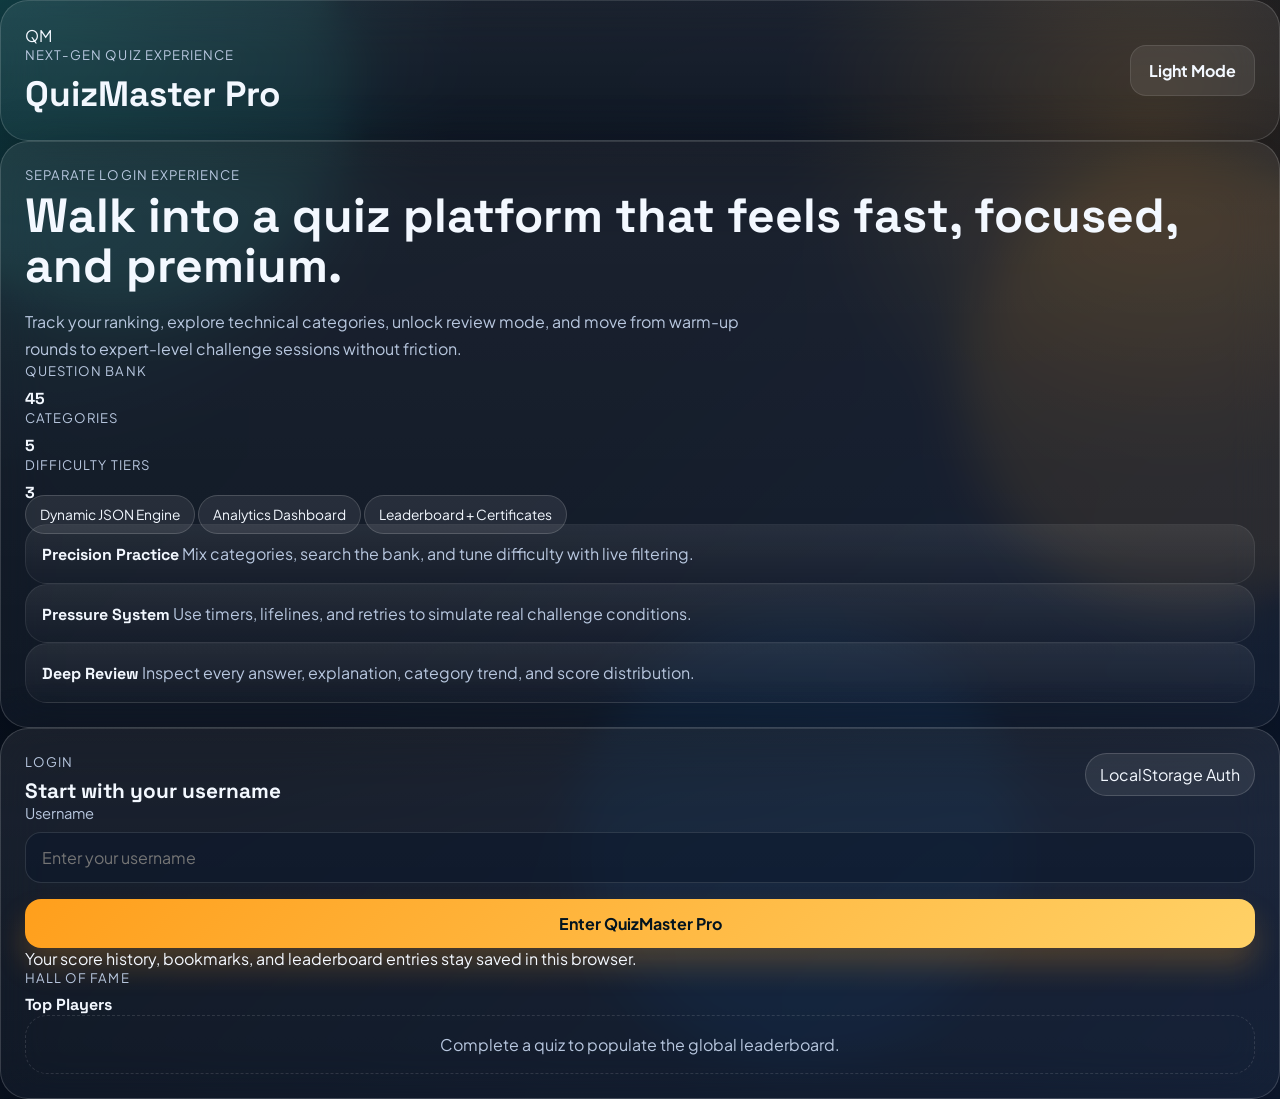
==== login.html @ fe6ecdef "." ====
<!DOCTYPE html>
<html lang="en">
  <head>
    <meta charset="UTF-8" />
    <meta name="viewport" content="width=device-width, initial-scale=1.0" />
    <title>QuizMaster Pro Login</title>
    <link rel="preconnect" href="https://fonts.googleapis.com" />
    <link rel="preconnect" href="https://fonts.gstatic.com" crossorigin />
    <link
      href="https://fonts.googleapis.com/css2?family=Plus+Jakarta+Sans:wght@400;500;600;700;800&family=Space+Grotesk:wght@500;700&display=swap"
      rel="stylesheet"
    />
    <link rel="stylesheet" href="./css/style.css" />
  </head>
  <body class="theme-dark auth-page">
    <div class="ambient ambient-one"></div>
    <div class="ambient ambient-two"></div>
    <div class="ambient ambient-three"></div>
    <div class="grid-overlay"></div>

    <div class="auth-shell">
      <header class="topbar glass-panel">
        <div class="brand-cluster">
          <div class="brand-mark">QM</div>
          <div>
            <p class="eyebrow">Next-Gen Quiz Experience</p>
            <h1>QuizMaster Pro</h1>
          </div>
        </div>
        <div class="topbar-actions">
          <button id="themeToggle" class="icon-button" type="button" aria-label="Toggle color mode">
            <span id="themeToggleLabel">Light Mode</span>
          </button>
        </div>
      </header>

      <main class="auth-main">
        <section class="auth-stage">
          <article class="glass-panel auth-story">
            <div class="story-copy">
              <p class="eyebrow">Separate Login Experience</p>
              <h2>Walk into a quiz platform that feels fast, focused, and premium.</h2>
              <p class="hero-copy">
                Track your ranking, explore technical categories, unlock review mode, and move
                from warm-up rounds to expert-level challenge sessions without friction.
              </p>
            </div>

            <div class="story-metrics">
              <article class="story-metric">
                <span class="metric-label">Question Bank</span>
                <strong id="questionBankCount">0</strong>
              </article>
              <article class="story-metric">
                <span class="metric-label">Categories</span>
                <strong id="categoryCount">0</strong>
              </article>
              <article class="story-metric">
                <span class="metric-label">Difficulty Tiers</span>
                <strong id="difficultyCount">0</strong>
              </article>
            </div>

            <div class="story-chip-row">
              <span class="info-chip">Dynamic JSON Engine</span>
              <span class="info-chip">Analytics Dashboard</span>
              <span class="info-chip">Leaderboard + Certificates</span>
            </div>

            <div class="story-panel-grid">
              <article class="mini-card">
                <strong>Precision Practice</strong>
                <span>Mix categories, search the bank, and tune difficulty with live filtering.</span>
              </article>
              <article class="mini-card">
                <strong>Pressure System</strong>
                <span>Use timers, lifelines, and retries to simulate real challenge conditions.</span>
              </article>
              <article class="mini-card">
                <strong>Deep Review</strong>
                <span>Inspect every answer, explanation, category trend, and score distribution.</span>
              </article>
            </div>
          </article>

          <aside class="glass-panel auth-panel">
            <div id="continuePanel" class="continue-card hidden">
              <div>
                <p class="eyebrow">Session Found</p>
                <h3>Continue as <span id="continueUsername">Player</span></h3>
              </div>
              <div class="continue-actions">
                <button id="continueButton" class="secondary-button" type="button">Open Dashboard</button>
                <button id="switchAccountButton" class="ghost-button" type="button">Use Another Username</button>
              </div>
            </div>

            <div class="card-header auth-header">
              <div>
                <p class="eyebrow">Login</p>
                <h3>Start with your username</h3>
              </div>
              <span class="tag">LocalStorage Auth</span>
            </div>

            <form id="loginForm" class="stack-md">
              <label class="field">
                <span>Username</span>
                <input
                  id="usernameInput"
                  type="text"
                  name="username"
                  maxlength="24"
                  autocomplete="username"
                  placeholder="Enter your username"
                  required
                />
              </label>
              <button class="primary-button full-width" type="submit">Enter QuizMaster Pro</button>
            </form>

            <p class="login-note">
              Your score history, bookmarks, and leaderboard entries stay saved in this browser.
            </p>

            <div class="card-header compact">
              <div>
                <p class="eyebrow">Hall of Fame</p>
                <h4>Top Players</h4>
              </div>
            </div>
            <div id="publicLeaderboard" class="leaderboard-list"></div>
          </aside>
        </section>
      </main>
    </div>

    <div id="toastContainer" class="toast-container" aria-live="polite"></div>

    <script type="module" src="./js/login.js"></script>
  </body>
</html>
---- css/style.css ----
:root {
  color-scheme: dark;
  --font-heading: "Space Grotesk", sans-serif;
  --font-body: "Plus Jakarta Sans", sans-serif;
  --bg: #09111f;
  --bg-soft: rgba(13, 26, 48, 0.72);
  --bg-strong: rgba(6, 16, 31, 0.88);
  --surface: rgba(255, 255, 255, 0.08);
  --surface-strong: rgba(255, 255, 255, 0.14);
  --surface-border: rgba(255, 255, 255, 0.16);
  --text: #f3f8ff;
  --text-muted: #b8c7df;
  --primary: #2ec4b6;
  --primary-strong: #19a89c;
  --accent: #ff9f1c;
  --danger: #ff5c7a;
  --success: #2bd576;
  --shadow: 0 22px 65px rgba(0, 0, 0, 0.28);
  --radius-xl: 28px;
  --radius-lg: 22px;
  --radius-md: 16px;
  --radius-sm: 12px;
}

body.theme-light {
  color-scheme: light;
  --bg: #eef5fb;
  --bg-soft: rgba(255, 255, 255, 0.82);
  --bg-strong: rgba(255, 255, 255, 0.94);
  --surface: rgba(255, 255, 255, 0.72);
  --surface-strong: rgba(255, 255, 255, 0.9);
  --surface-border: rgba(12, 45, 76, 0.1);
  --text: #10233d;
  --text-muted: #58708e;
  --primary: #1177d1;
  --primary-strong: #0c5eaa;
  --accent: #ff8b2d;
  --danger: #dc4f68;
  --success: #139c5a;
  --shadow: 0 24px 55px rgba(17, 119, 209, 0.1);
}

* {
  box-sizing: border-box;
}

html {
  scroll-behavior: smooth;
}

body {
  margin: 0;
  min-height: 100vh;
  font-family: var(--font-body);
  background:
    radial-gradient(circle at top left, rgba(46, 196, 182, 0.18), transparent 28%),
    radial-gradient(circle at 90% 10%, rgba(255, 159, 28, 0.18), transparent 24%),
    linear-gradient(135deg, #07101d 0%, var(--bg) 42%, #0d1930 100%);
  color: var(--text);
  overflow-x: hidden;
  transition: background 250ms ease, color 250ms ease;
}

body.theme-light {
  background:
    radial-gradient(circle at top left, rgba(17, 119, 209, 0.1), transparent 28%),
    radial-gradient(circle at 90% 10%, rgba(255, 139, 45, 0.12), transparent 24%),
    linear-gradient(135deg, #f6fbff 0%, var(--bg) 56%, #edf4fb 100%);
}

button,
input,
select {
  font: inherit;
}

button {
  cursor: pointer;
}

.ambient {
  position: fixed;
  width: 28rem;
  height: 28rem;
  border-radius: 50%;
  filter: blur(14px);
  opacity: 0.45;
  pointer-events: none;
  z-index: 0;
}

.ambient-one {
  top: -8rem;
  left: -6rem;
  background: rgba(46, 196, 182, 0.2);
}

.ambient-two {
  right: -8rem;
  top: 10rem;
  background: rgba(255, 159, 28, 0.2);
}

.ambient-three {
  left: 45%;
  bottom: -10rem;
  background: rgba(17, 119, 209, 0.16);
}

.app-shell {
  position: relative;
  z-index: 1;
  width: min(1280px, calc(100% - 32px));
  margin: 0 auto;
  padding: 24px 0 48px;
}

.topbar,
.glass-panel {
  backdrop-filter: blur(24px);
  -webkit-backdrop-filter: blur(24px);
  background: linear-gradient(180deg, var(--surface), rgba(255, 255, 255, 0.03));
  border: 1px solid var(--surface-border);
  box-shadow: var(--shadow);
}

.topbar {
  display: flex;
  align-items: center;
  justify-content: space-between;
  gap: 16px;
  border-radius: var(--radius-xl);
  padding: 20px 24px;
}

.main-content {
  margin-top: 24px;
}

.view.hidden,
.hidden {
  display: none !important;
}

.split-layout,
.dashboard-grid,
.results-grid,
.setup-grid,
.quiz-grid,
.chart-grid,
.form-grid,
.feature-grid,
.stat-pair-grid,
.results-metric-grid {
  display: grid;
  gap: 20px;
}

.split-layout {
  grid-template-columns: 1.35fr 0.95fr;
  align-items: stretch;
}

.dashboard-grid {
  grid-template-columns: 340px minmax(0, 1fr);
}

.results-grid {
  grid-template-columns: repeat(12, minmax(0, 1fr));
}

.results-grid > :nth-child(1),
.results-grid > :nth-child(2),
.results-grid > :nth-child(4) {
  grid-column: span 12;
}

.results-grid > :nth-child(3) {
  grid-column: span 12;
}

.setup-grid {
  grid-template-columns: 1.05fr 0.95fr;
}

.quiz-grid {
  grid-template-columns: 260px minmax(0, 1fr);
  align-items: start;
}

.chart-grid {
  grid-template-columns: repeat(2, minmax(0, 1fr));
}

.chart-card.full-span {
  grid-column: span 2;
}

.feature-grid,
.stat-pair-grid,
.results-metric-grid {
  grid-template-columns: repeat(2, minmax(0, 1fr));
}

.form-grid {
  grid-template-columns: repeat(2, minmax(0, 1fr));
}

.stack-lg > * + *,
.stack-md > * + * {
  margin-top: 16px;
}

.stack-lg > * + * {
  margin-top: 22px;
}

.hero-card,
.auth-card,
.profile-card,
.welcome-banner,
.quiz-shell,
.certificate-panel,
.review-panel {
  border-radius: var(--radius-xl);
  padding: 28px;
}

.glass-panel {
  border-radius: var(--radius-xl);
  padding: 24px;
}

.card-header {
  display: flex;
  align-items: flex-start;
  justify-content: space-between;
  gap: 16px;
}

.card-header.compact {
  align-items: center;
}

.eyebrow,
.section-label,
.metric-label,
.timer-caption,
.certificate-kicker {
  display: block;
  margin: 0 0 8px;
  color: var(--text-muted);
  font-size: 0.82rem;
  letter-spacing: 0.08em;
  text-transform: uppercase;
}

h1,
h2,
h3,
h4,
strong {
  font-family: var(--font-heading);
}

h1,
h2,
h3,
h4,
p {
  margin: 0;
}

h1 {
  font-size: clamp(1.6rem, 4vw, 2.2rem);
}

h2 {
  font-size: clamp(2rem, 5vw, 3rem);
  line-height: 1.05;
}

h3 {
  font-size: 1.3rem;
}

.hero-copy {
  margin-top: 16px;
  max-width: 64ch;
  color: var(--text-muted);
  line-height: 1.7;
}

.mini-card,
.metric-card,
.question-card,
.chart-card,
.certificate-card,
.review-item,
.search-preview-item,
.history-item,
.bookmark-item {
  border-radius: var(--radius-lg);
  background: linear-gradient(180deg, rgba(255, 255, 255, 0.08), rgba(255, 255, 255, 0.02));
  border: 1px solid rgba(255, 255, 255, 0.08);
}

body.theme-light .mini-card,
body.theme-light .metric-card,
body.theme-light .question-card,
body.theme-light .chart-card,
body.theme-light .certificate-card,
body.theme-light .review-item,
body.theme-light .search-preview-item,
body.theme-light .history-item,
body.theme-light .bookmark-item {
  background: linear-gradient(180deg, rgba(255, 255, 255, 0.92), rgba(247, 251, 255, 0.8));
  border-color: rgba(16, 35, 61, 0.08);
}

.mini-card,
.metric-card,
.search-preview-item,
.history-item,
.bookmark-item,
.review-item {
  padding: 16px;
}

.mini-card span,
.metric-card span,
.bookmark-item p,
.history-item p,
.review-answer-row,
.review-explanation,
.review-meta,
.search-preview-item p,
.welcome-banner p,
.certificate-card p {
  color: var(--text-muted);
  line-height: 1.6;
}

.mini-card strong,
.metric-card strong,
.user-badge,
.rating-pill {
  font-size: 1rem;
}

.topbar-actions,
.info-row,
.banner-stats,
.quiz-topbar,
.quiz-stats,
.progress-row,
.question-meta,
.results-actions,
.review-answer-row {
  display: flex;
  align-items: center;
  gap: 12px;
}

.topbar-actions,
.results-actions {
  justify-content: flex-end;
}

.banner-stats {
  justify-content: space-between;
}

.banner-stats > div {
  min-width: 120px;
}

.banner-stats strong {
  display: block;
  margin-top: 6px;
  font-size: 1.7rem;
}

.user-badge,
.tag,
.info-chip,
.rating-pill {
  padding: 10px 14px;
  border-radius: 999px;
  border: 1px solid var(--surface-border);
  background: rgba(255, 255, 255, 0.08);
}

.status-dot {
  width: 9px;
  height: 9px;
  border-radius: 50%;
  background: var(--success);
  box-shadow: 0 0 0 6px rgba(43, 213, 118, 0.14);
}

.tag.secondary {
  background: rgba(255, 159, 28, 0.12);
}

.info-chip {
  font-size: 0.86rem;
}

.field {
  display: flex;
  flex-direction: column;
  gap: 10px;
}

.field span {
  color: var(--text-muted);
  font-size: 0.92rem;
}

.field input,
.field select {
  width: 100%;
  border-radius: var(--radius-md);
  border: 1px solid rgba(255, 255, 255, 0.12);
  background: rgba(10, 23, 42, 0.5);
  color: var(--text);
  padding: 14px 16px;
  transition: border-color 180ms ease, transform 180ms ease, background 180ms ease;
}

body.theme-light .field input,
body.theme-light .field select {
  background: rgba(255, 255, 255, 0.95);
  border-color: rgba(16, 35, 61, 0.1);
}

.field input:focus,
.field select:focus {
  outline: none;
  border-color: rgba(46, 196, 182, 0.8);
  transform: translateY(-1px);
}

.primary-button,
.secondary-button,
.ghost-button,
.icon-button,
.lifeline-button {
  border: none;
  border-radius: 16px;
  padding: 14px 18px;
  font-weight: 700;
  transition: transform 180ms ease, box-shadow 180ms ease, opacity 180ms ease, background 180ms ease;
}

.primary-button {
  color: #03141f;
  background: linear-gradient(135deg, var(--accent), #ffd166);
  box-shadow: 0 18px 30px rgba(255, 159, 28, 0.22);
}

.secondary-button {
  color: var(--text);
  background: linear-gradient(135deg, var(--primary), #7ae7dc);
}

.ghost-button,
.icon-button,
.lifeline-button {
  color: var(--text);
  background: rgba(255, 255, 255, 0.08);
  border: 1px solid rgba(255, 255, 255, 0.1);
}

body.theme-light .ghost-button,
body.theme-light .icon-button,
body.theme-light .lifeline-button {
  background: rgba(255, 255, 255, 0.9);
  border-color: rgba(16, 35, 61, 0.08);
}

.primary-button:hover,
.secondary-button:hover,
.ghost-button:hover,
.icon-button:hover,
.lifeline-button:hover {
  transform: translateY(-2px);
}

.primary-button:disabled,
.secondary-button:disabled,
.ghost-button:disabled,
.lifeline-button:disabled {
  opacity: 0.45;
  transform: none;
  cursor: not-allowed;
}

.full-width {
  width: 100%;
}

.chip-grid {
  display: flex;
  flex-wrap: wrap;
  gap: 10px;
}

.chip-option {
  position: relative;
}

.chip-option input {
  position: absolute;
  opacity: 0;
  pointer-events: none;
}

.chip-option span {
  display: inline-flex;
  align-items: center;
  gap: 8px;
  padding: 12px 16px;
  border-radius: 999px;
  border: 1px solid rgba(255, 255, 255, 0.1);
  background: rgba(255, 255, 255, 0.06);
  color: var(--text-muted);
  transition: all 180ms ease;
}

.chip-option input:checked + span {
  color: var(--text);
  border-color: rgba(46, 196, 182, 0.4);
  background: rgba(46, 196, 182, 0.16);
}

.leaderboard-list,
.history-list,
.search-preview-list,
.bookmark-list,
.review-list {
  display: grid;
  gap: 12px;
}

.leaderboard-item,
.history-item,
.search-preview-item,
.bookmark-item,
.review-item {
  padding: 14px 16px;
}

.leaderboard-item {
  display: grid;
  grid-template-columns: auto 1fr auto;
  gap: 12px;
  align-items: center;
  border-radius: var(--radius-md);
  background: rgba(255, 255, 255, 0.06);
  border: 1px solid rgba(255, 255, 255, 0.08);
}

body.theme-light .leaderboard-item {
  background: rgba(255, 255, 255, 0.92);
  border-color: rgba(16, 35, 61, 0.08);
}

.rank-badge {
  width: 38px;
  height: 38px;
  display: grid;
  place-items: center;
  border-radius: 12px;
  background: rgba(46, 196, 182, 0.16);
  color: var(--primary);
  font-weight: 800;
}

.leaderboard-meta,
.history-meta,
.bookmark-meta {
  display: flex;
  align-items: center;
  flex-wrap: wrap;
  gap: 8px;
  color: var(--text-muted);
  font-size: 0.85rem;
}

.welcome-banner {
  display: flex;
  justify-content: space-between;
  align-items: center;
  gap: 24px;
}

.progress-block {
  margin: 24px 0 12px;
}

.progress-row {
  justify-content: space-between;
  color: var(--text-muted);
  margin-bottom: 10px;
}

.progress-track {
  width: 100%;
  height: 12px;
  border-radius: 999px;
  overflow: hidden;
  background: rgba(255, 255, 255, 0.08);
}

.progress-fill {
  width: 0;
  height: 100%;
  border-radius: inherit;
  background: linear-gradient(90deg, var(--primary), var(--accent));
  transition: width 220ms ease;
}

.timer-column {
  display: grid;
  gap: 20px;
}

.timer-ring {
  width: 220px;
  height: 220px;
  border-radius: 50%;
  display: grid;
  place-items: center;
  margin: 0 auto;
  background:
    radial-gradient(circle at center, rgba(8, 18, 36, 0.95) 54%, transparent 55%),
    conic-gradient(var(--accent) calc(var(--timer-progress) * 360deg), rgba(255, 255, 255, 0.08) 0);
  transition: background 110ms linear;
}

body.theme-light .timer-ring {
  background:
    radial-gradient(circle at center, rgba(255, 255, 255, 0.96) 54%, transparent 55%),
    conic-gradient(var(--accent) calc(var(--timer-progress) * 360deg), rgba(16, 35, 61, 0.08) 0);
}

.timer-ring-inner {
  width: 148px;
  height: 148px;
  border-radius: 50%;
  display: grid;
  place-items: center;
  text-align: center;
  background: linear-gradient(180deg, rgba(255, 255, 255, 0.12), rgba(255, 255, 255, 0.02));
  border: 1px solid rgba(255, 255, 255, 0.12);
}

.timer-ring-inner strong {
  font-size: 2rem;
}

.lifeline-panel {
  display: grid;
  gap: 12px;
}

.question-column {
  min-width: 0;
}

.question-card {
  padding: 24px;
}

.question-card h3 {
  font-size: clamp(1.4rem, 3vw, 1.9rem);
  line-height: 1.4;
}

.option-list {
  margin-top: 22px;
  display: grid;
  gap: 12px;
}

.option-button {
  text-align: left;
  padding: 16px 18px;
  border-radius: var(--radius-md);
  border: 1px solid rgba(255, 255, 255, 0.1);
  background: rgba(255, 255, 255, 0.05);
  color: var(--text);
  transition: transform 180ms ease, border-color 180ms ease, background 180ms ease, opacity 180ms ease;
}

body.theme-light .option-button {
  background: rgba(255, 255, 255, 0.84);
  border-color: rgba(16, 35, 61, 0.08);
}

.option-button:hover:not(:disabled) {
  transform: translateY(-2px);
  border-color: rgba(46, 196, 182, 0.45);
}

.option-button.selected {
  border-color: rgba(46, 196, 182, 0.65);
  background: rgba(46, 196, 182, 0.14);
}

.option-button.correct {
  border-color: rgba(43, 213, 118, 0.65);
  background: rgba(43, 213, 118, 0.16);
}

.option-button.incorrect {
  border-color: rgba(255, 92, 122, 0.65);
  background: rgba(255, 92, 122, 0.14);
}

.option-button.hidden-option {
  opacity: 0.2;
  pointer-events: none;
}

.feedback-banner {
  padding: 14px 16px;
  border-radius: var(--radius-md);
  background: rgba(255, 255, 255, 0.08);
  color: var(--text);
}

.feedback-banner.success {
  background: rgba(43, 213, 118, 0.16);
}

.feedback-banner.error {
  background: rgba(255, 92, 122, 0.16);
}

.feedback-banner.info {
  background: rgba(17, 119, 209, 0.14);
}

.quiz-actions {
  display: grid;
  gap: 14px;
}

.chart-card {
  padding: 18px;
  min-height: 280px;
}

.certificate-panel {
  overflow: hidden;
}

.certificate-card {
  padding: 36px;
  text-align: center;
  background:
    radial-gradient(circle at top left, rgba(255, 209, 102, 0.14), transparent 28%),
    radial-gradient(circle at bottom right, rgba(46, 196, 182, 0.12), transparent 28%),
    linear-gradient(180deg, rgba(255, 255, 255, 0.08), rgba(255, 255, 255, 0.03));
}

.certificate-card strong {
  display: block;
  margin: 14px 0;
  font-size: clamp(1.8rem, 4vw, 2.6rem);
}

.review-item {
  display: grid;
  gap: 12px;
}

.answer-pill {
  display: inline-flex;
  align-items: center;
  gap: 6px;
  padding: 8px 12px;
  border-radius: 999px;
  font-size: 0.84rem;
}

.answer-pill.correct {
  background: rgba(43, 213, 118, 0.14);
  color: var(--success);
}

.answer-pill.incorrect {
  background: rgba(255, 92, 122, 0.14);
  color: var(--danger);
}

.answer-pill.neutral {
  background: rgba(17, 119, 209, 0.14);
  color: var(--primary);
}

.toast-container {
  position: fixed;
  right: 18px;
  bottom: 18px;
  display: grid;
  gap: 10px;
  z-index: 20;
}

.toast {
  min-width: 260px;
  max-width: 340px;
  padding: 14px 16px;
  border-radius: 16px;
  background: var(--bg-strong);
  border: 1px solid rgba(255, 255, 255, 0.08);
  color: var(--text);
  box-shadow: var(--shadow);
  animation: slideUp 220ms ease;
}

.empty-state {
  padding: 18px;
  border-radius: var(--radius-lg);
  text-align: center;
  color: var(--text-muted);
  border: 1px dashed rgba(255, 255, 255, 0.12);
}

.bookmark-button {
  margin-left: auto;
}

.review-meta,
.bookmark-meta,
.history-meta,
.search-preview-item small {
  font-size: 0.88rem;
}

canvas {
  width: 100% !important;
  height: 100% !important;
}

@keyframes slideUp {
  from {
    opacity: 0;
    transform: translateY(10px);
  }

  to {
    opacity: 1;
    transform: translateY(0);
  }
}

@media (max-width: 1100px) {
  .split-layout,
  .dashboard-grid,
  .setup-grid,
  .quiz-grid,
  .form-grid,
  .chart-grid {
    grid-template-columns: 1fr;
  }

  .feature-grid,
  .stat-pair-grid,
  .results-metric-grid {
    grid-template-columns: 1fr 1fr;
  }

  .chart-card.full-span {
    grid-column: auto;
  }

  .welcome-banner,
  .quiz-topbar,
  .topbar,
  .question-meta,
  .results-actions {
    flex-direction: column;
    align-items: flex-start;
  }

  .bookmark-button {
    margin-left: 0;
  }

  .timer-ring {
    width: 180px;
    height: 180px;
  }
}

@media (max-width: 720px) {
  .app-shell {
    width: min(100% - 20px, 100%);
    padding-top: 14px;
  }

  .topbar,
  .glass-panel,
  .hero-card,
  .auth-card,
  .profile-card,
  .quiz-shell {
    padding: 20px;
    border-radius: 22px;
  }

  .feature-grid,
  .stat-pair-grid,
  .results-metric-grid {
    grid-template-columns: 1fr;
  }

  .banner-stats {
    width: 100%;
    justify-content: flex-start;
    flex-wrap: wrap;
  }

  .question-card h3 {
    font-size: 1.22rem;
  }

  .timer-ring {
    width: 164px;
    height: 164px;
  }

  .timer-ring-inner {
    width: 130px;
    height: 130px;
  }
}
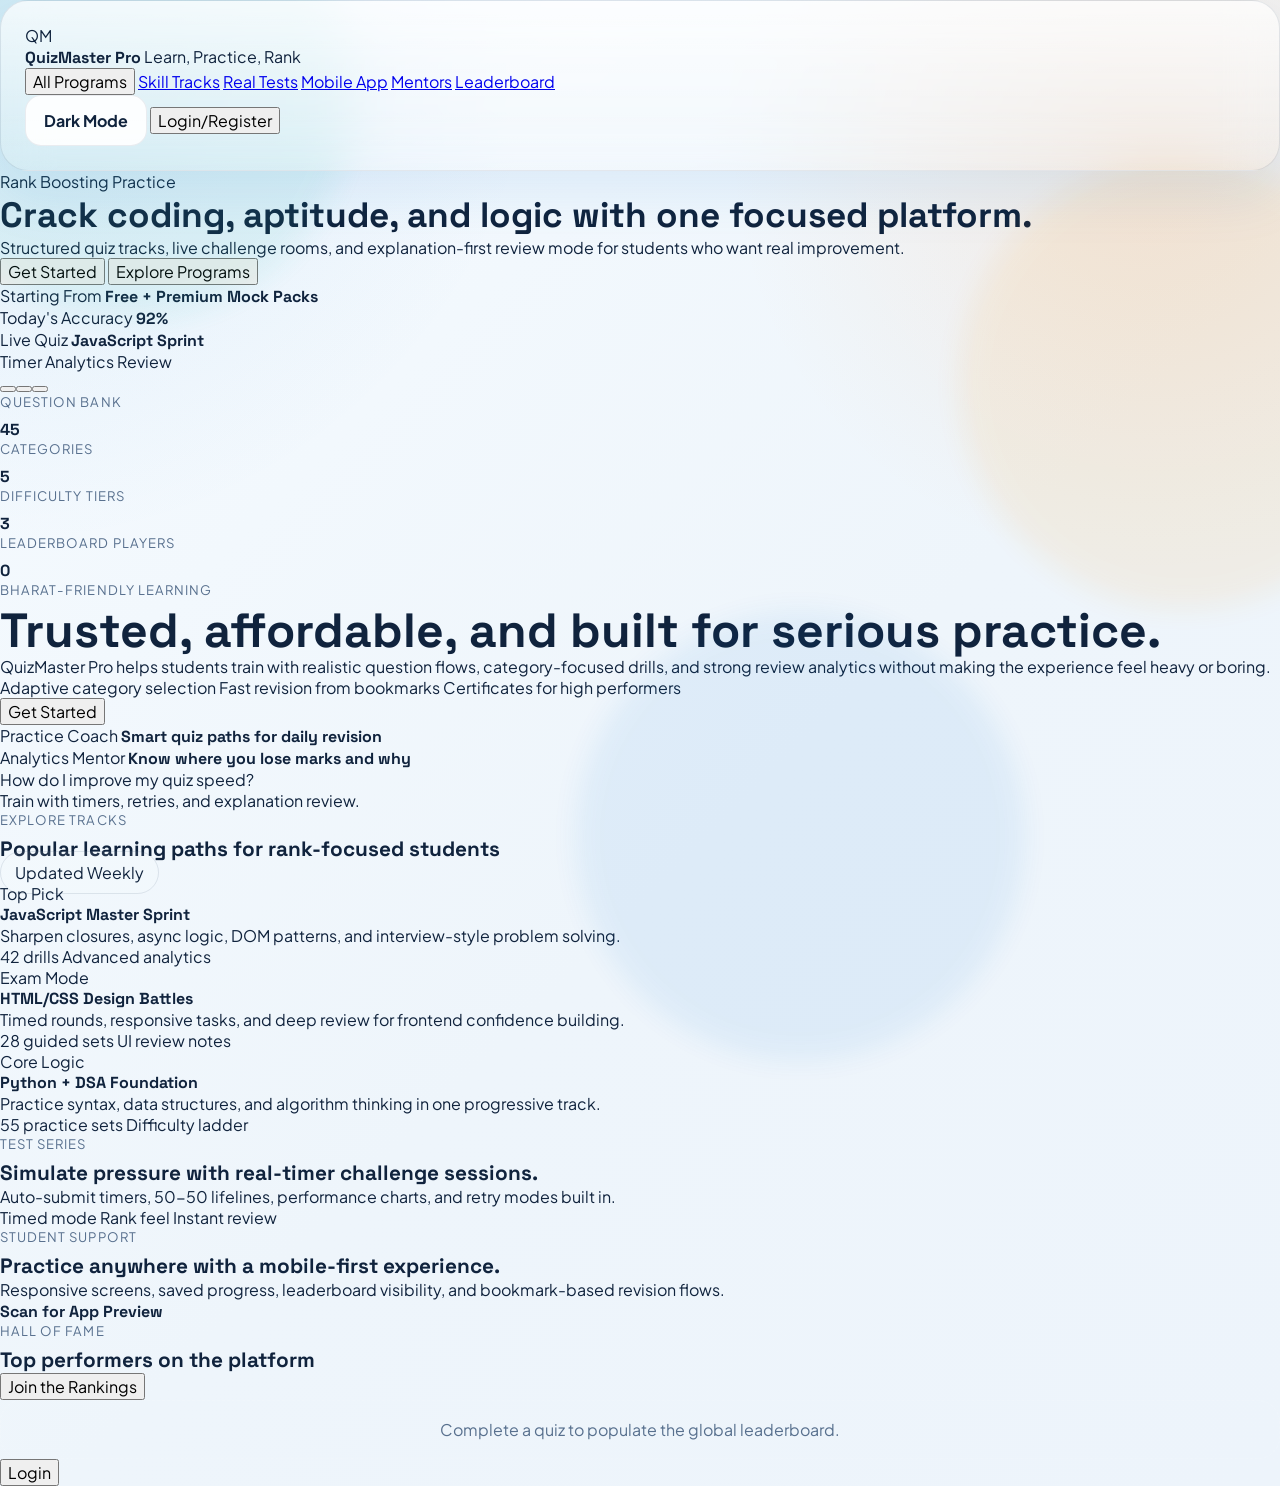
==== commit d70e5a15: ".." ====
--- a/login.html
+++ b/login.html
@@ -3,7 +3,7 @@
   <head>
     <meta charset="UTF-8" />
     <meta name="viewport" content="width=device-width, initial-scale=1.0" />
-    <title>QuizMaster Pro Login</title>
+    <title>QuizMaster Pro Front Page</title>
     <link rel="preconnect" href="https://fonts.googleapis.com" />
     <link rel="preconnect" href="https://fonts.gstatic.com" crossorigin />
     <link
@@ -12,127 +12,290 @@
     />
     <link rel="stylesheet" href="./css/style.css" />
   </head>
-  <body class="theme-dark auth-page">
+  <body class="theme-light front-page">
     <div class="ambient ambient-one"></div>
     <div class="ambient ambient-two"></div>
     <div class="ambient ambient-three"></div>
-    <div class="grid-overlay"></div>
-
-    <div class="auth-shell">
-      <header class="topbar glass-panel">
-        <div class="brand-cluster">
-          <div class="brand-mark">QM</div>
+
+    <div class="front-shell">
+      <header class="landing-header glass-panel">
+        <div class="landing-brand">
+          <div class="landing-logo">QM</div>
           <div>
-            <p class="eyebrow">Next-Gen Quiz Experience</p>
-            <h1>QuizMaster Pro</h1>
+            <strong>QuizMaster Pro</strong>
+            <span>Learn, Practice, Rank</span>
           </div>
         </div>
-        <div class="topbar-actions">
+
+        <nav class="landing-nav">
+          <button class="nav-pill" type="button">All Programs</button>
+          <a href="#courses">Skill Tracks</a>
+          <a href="#test-series">Real Tests</a>
+          <a href="#app-zone">Mobile App</a>
+          <a href="#mentors">Mentors</a>
+          <a href="#leaderboard-zone">Leaderboard</a>
+        </nav>
+
+        <div class="landing-actions">
           <button id="themeToggle" class="icon-button" type="button" aria-label="Toggle color mode">
-            <span id="themeToggleLabel">Light Mode</span>
+            <span id="themeToggleLabel">Dark Mode</span>
           </button>
+          <button id="openLoginButton" class="landing-login-button" type="button">Login/Register</button>
         </div>
       </header>
 
-      <main class="auth-main">
-        <section class="auth-stage">
-          <article class="glass-panel auth-story">
-            <div class="story-copy">
-              <p class="eyebrow">Separate Login Experience</p>
-              <h2>Walk into a quiz platform that feels fast, focused, and premium.</h2>
-              <p class="hero-copy">
-                Track your ranking, explore technical categories, unlock review mode, and move
-                from warm-up rounds to expert-level challenge sessions without friction.
+      <main class="landing-main">
+        <section class="hero-banner">
+          <div class="hero-slider-card">
+            <div class="hero-slide-copy">
+              <span id="heroBadge" class="hero-badge">Rank Boosting Practice</span>
+              <h1 id="heroTitle">Crack coding, aptitude, and logic with one focused platform.</h1>
+              <p id="heroDescription" class="hero-description">
+                Structured quiz tracks, live challenge rooms, and explanation-first review mode for
+                students who want real improvement.
               </p>
-            </div>
-
-            <div class="story-metrics">
-              <article class="story-metric">
-                <span class="metric-label">Question Bank</span>
-                <strong id="questionBankCount">0</strong>
-              </article>
-              <article class="story-metric">
-                <span class="metric-label">Categories</span>
-                <strong id="categoryCount">0</strong>
-              </article>
-              <article class="story-metric">
-                <span class="metric-label">Difficulty Tiers</span>
-                <strong id="difficultyCount">0</strong>
-              </article>
-            </div>
-
-            <div class="story-chip-row">
-              <span class="info-chip">Dynamic JSON Engine</span>
-              <span class="info-chip">Analytics Dashboard</span>
-              <span class="info-chip">Leaderboard + Certificates</span>
-            </div>
-
-            <div class="story-panel-grid">
-              <article class="mini-card">
-                <strong>Precision Practice</strong>
-                <span>Mix categories, search the bank, and tune difficulty with live filtering.</span>
-              </article>
-              <article class="mini-card">
-                <strong>Pressure System</strong>
-                <span>Use timers, lifelines, and retries to simulate real challenge conditions.</span>
-              </article>
-              <article class="mini-card">
-                <strong>Deep Review</strong>
-                <span>Inspect every answer, explanation, category trend, and score distribution.</span>
-              </article>
-            </div>
-          </article>
-
-          <aside class="glass-panel auth-panel">
-            <div id="continuePanel" class="continue-card hidden">
+              <div class="hero-cta-row">
+                <button id="heroPrimaryAction" class="hero-primary-button" type="button">Get Started</button>
+                <button id="heroSecondaryAction" class="hero-secondary-button" type="button">Explore Programs</button>
+              </div>
+              <div class="hero-price-panel">
+                <span>Starting From</span>
+                <strong id="heroOffer">Free + Premium Mock Packs</strong>
+              </div>
+            </div>
+
+            <div class="hero-visual-zone">
+              <div class="visual-bubble bubble-one"></div>
+              <div class="visual-bubble bubble-two"></div>
+              <div class="visual-bubble bubble-three"></div>
+
+              <div class="hero-phone">
+                <div class="phone-notch"></div>
+                <div class="phone-screen">
+                  <div class="phone-stat">
+                    <span>Today's Accuracy</span>
+                    <strong id="phoneAccuracy">92%</strong>
+                  </div>
+                  <div class="phone-mini-chart">
+                    <span></span>
+                    <span></span>
+                    <span></span>
+                    <span></span>
+                    <span></span>
+                  </div>
+                  <div class="phone-card">
+                    <span>Live Quiz</span>
+                    <strong id="phoneTrack">JavaScript Sprint</strong>
+                  </div>
+                  <div class="phone-pill-row">
+                    <span>Timer</span>
+                    <span>Analytics</span>
+                    <span>Review</span>
+                  </div>
+                </div>
+              </div>
+
+              <div class="mentor-cluster mentor-left">
+                <div class="mentor-avatar avatar-one"></div>
+                <div class="mentor-avatar avatar-two"></div>
+                <div class="mentor-avatar avatar-three"></div>
+              </div>
+
+              <div class="mentor-cluster mentor-right">
+                <div class="mentor-avatar avatar-four"></div>
+                <div class="mentor-avatar avatar-five"></div>
+                <div class="mentor-avatar avatar-six"></div>
+              </div>
+            </div>
+          </div>
+
+          <div id="heroDots" class="hero-dots" aria-label="Hero slide navigation"></div>
+        </section>
+
+        <section class="quick-strip">
+          <article class="quick-strip-card">
+            <span class="metric-label">Question Bank</span>
+            <strong id="questionBankCount">0</strong>
+          </article>
+          <article class="quick-strip-card">
+            <span class="metric-label">Categories</span>
+            <strong id="categoryCount">0</strong>
+          </article>
+          <article class="quick-strip-card">
+            <span class="metric-label">Difficulty Tiers</span>
+            <strong id="difficultyCount">0</strong>
+          </article>
+          <article class="quick-strip-card">
+            <span class="metric-label">Leaderboard Players</span>
+            <strong id="leaderboardCount">0</strong>
+          </article>
+        </section>
+
+        <section class="trust-section">
+          <div class="trust-copy">
+            <p class="eyebrow">Bharat-Friendly Learning</p>
+            <h2>Trusted, affordable, and built for serious practice.</h2>
+            <p>
+              QuizMaster Pro helps students train with realistic question flows, category-focused
+              drills, and strong review analytics without making the experience feel heavy or boring.
+            </p>
+            <div class="trust-bullets">
+              <span>Adaptive category selection</span>
+              <span>Fast revision from bookmarks</span>
+              <span>Certificates for high performers</span>
+            </div>
+            <button id="getStartedButton" class="landing-login-button" type="button">Get Started</button>
+          </div>
+
+          <div class="trust-visual" id="mentors">
+            <div class="trust-ring ring-one"></div>
+            <div class="trust-ring ring-two"></div>
+            <div class="guide-card guide-card-left">
+              <div class="guide-avatar"></div>
               <div>
-                <p class="eyebrow">Session Found</p>
-                <h3>Continue as <span id="continueUsername">Player</span></h3>
-              </div>
-              <div class="continue-actions">
-                <button id="continueButton" class="secondary-button" type="button">Open Dashboard</button>
-                <button id="switchAccountButton" class="ghost-button" type="button">Use Another Username</button>
-              </div>
-            </div>
-
-            <div class="card-header auth-header">
+                <span>Practice Coach</span>
+                <strong>Smart quiz paths for daily revision</strong>
+              </div>
+            </div>
+            <div class="guide-card guide-card-right">
+              <div class="guide-avatar secondary"></div>
               <div>
-                <p class="eyebrow">Login</p>
-                <h3>Start with your username</h3>
-              </div>
-              <span class="tag">LocalStorage Auth</span>
-            </div>
-
-            <form id="loginForm" class="stack-md">
-              <label class="field">
-                <span>Username</span>
-                <input
-                  id="usernameInput"
-                  type="text"
-                  name="username"
-                  maxlength="24"
-                  autocomplete="username"
-                  placeholder="Enter your username"
-                  required
-                />
-              </label>
-              <button class="primary-button full-width" type="submit">Enter QuizMaster Pro</button>
-            </form>
-
-            <p class="login-note">
-              Your score history, bookmarks, and leaderboard entries stay saved in this browser.
-            </p>
-
-            <div class="card-header compact">
-              <div>
-                <p class="eyebrow">Hall of Fame</p>
-                <h4>Top Players</h4>
-              </div>
-            </div>
-            <div id="publicLeaderboard" class="leaderboard-list"></div>
-          </aside>
+                <span>Analytics Mentor</span>
+                <strong>Know where you lose marks and why</strong>
+              </div>
+            </div>
+            <div class="dialog-card dialog-top">How do I improve my quiz speed?</div>
+            <div class="dialog-card dialog-bottom">Train with timers, retries, and explanation review.</div>
+          </div>
+        </section>
+
+        <section id="courses" class="course-showcase">
+          <div class="section-heading-row">
+            <div>
+              <p class="eyebrow">Explore Tracks</p>
+              <h3>Popular learning paths for rank-focused students</h3>
+            </div>
+            <span class="tag">Updated Weekly</span>
+          </div>
+
+          <div class="course-grid">
+            <article class="course-card emphasis">
+              <span class="course-tag">Top Pick</span>
+              <h4>JavaScript Master Sprint</h4>
+              <p>Sharpen closures, async logic, DOM patterns, and interview-style problem solving.</p>
+              <div class="course-meta-row">
+                <span>42 drills</span>
+                <span>Advanced analytics</span>
+              </div>
+            </article>
+            <article class="course-card">
+              <span class="course-tag">Exam Mode</span>
+              <h4>HTML/CSS Design Battles</h4>
+              <p>Timed rounds, responsive tasks, and deep review for frontend confidence building.</p>
+              <div class="course-meta-row">
+                <span>28 guided sets</span>
+                <span>UI review notes</span>
+              </div>
+            </article>
+            <article class="course-card">
+              <span class="course-tag">Core Logic</span>
+              <h4>Python + DSA Foundation</h4>
+              <p>Practice syntax, data structures, and algorithm thinking in one progressive track.</p>
+              <div class="course-meta-row">
+                <span>55 practice sets</span>
+                <span>Difficulty ladder</span>
+              </div>
+            </article>
+          </div>
+        </section>
+
+        <section class="duo-section">
+          <article id="test-series" class="duo-card dark">
+            <p class="eyebrow">Test Series</p>
+            <h3>Simulate pressure with real-timer challenge sessions.</h3>
+            <p>Auto-submit timers, 50-50 lifelines, performance charts, and retry modes built in.</p>
+            <div class="mini-pill-row">
+              <span>Timed mode</span>
+              <span>Rank feel</span>
+              <span>Instant review</span>
+            </div>
+          </article>
+
+          <article id="app-zone" class="duo-card light">
+            <p class="eyebrow">Student Support</p>
+            <h3>Practice anywhere with a mobile-first experience.</h3>
+            <p>Responsive screens, saved progress, leaderboard visibility, and bookmark-based revision flows.</p>
+            <div class="scan-card">
+              <div class="scan-grid">
+                <span></span><span></span><span></span><span></span>
+                <span></span><span></span><span></span><span></span>
+                <span></span><span></span><span></span><span></span>
+                <span></span><span></span><span></span><span></span>
+              </div>
+              <strong>Scan for App Preview</strong>
+            </div>
+          </article>
+        </section>
+
+        <section id="leaderboard-zone" class="leaderboard-showcase">
+          <div class="section-heading-row">
+            <div>
+              <p class="eyebrow">Hall of Fame</p>
+              <h3>Top performers on the platform</h3>
+            </div>
+            <button id="leaderboardLoginButton" class="hero-secondary-button" type="button">Join the Rankings</button>
+          </div>
+          <div id="publicLeaderboard" class="leaderboard-list leaderboard-landing"></div>
         </section>
       </main>
+
+      <button id="floatingHelpButton" class="floating-help-button" type="button">Login</button>
+    </div>
+
+    <div id="authModal" class="auth-modal hidden">
+      <div class="auth-modal-backdrop" data-close-auth="true"></div>
+      <div class="auth-modal-panel glass-panel">
+        <button id="closeAuthModal" class="auth-close-button" type="button" aria-label="Close login panel">×</button>
+
+        <div id="continuePanel" class="continue-card hidden">
+          <div>
+            <p class="eyebrow">Session Found</p>
+            <h3>Continue as <span id="continueUsername">Player</span></h3>
+          </div>
+          <div class="continue-actions">
+            <button id="continueButton" class="secondary-button" type="button">Open Dashboard</button>
+            <button id="switchAccountButton" class="ghost-button" type="button">Use Another Username</button>
+          </div>
+        </div>
+
+        <div class="card-header auth-header">
+          <div>
+            <p class="eyebrow">Login</p>
+            <h3>Start your QuizMaster Pro journey</h3>
+          </div>
+          <span class="tag">LocalStorage Auth</span>
+        </div>
+
+        <form id="loginForm" class="stack-md">
+          <label class="field">
+            <span>Username</span>
+            <input
+              id="usernameInput"
+              type="text"
+              name="username"
+              maxlength="24"
+              autocomplete="username"
+              placeholder="Enter your username"
+              required
+            />
+          </label>
+          <button class="primary-button full-width" type="submit">Enter QuizMaster Pro</button>
+        </form>
+
+        <p class="login-note">
+          Your score history, bookmarks, and leaderboard entries stay saved in this browser.
+        </p>
+      </div>
     </div>
 
     <div id="toastContainer" class="toast-container" aria-live="polite"></div>
--- a/css/style.css
+++ b/css/style.css
@@ -940,3 +940,401 @@
     height: 130px;
   }
 }
+
+.grid-overlay {
+  position: fixed;
+  inset: 0;
+  pointer-events: none;
+  z-index: 0;
+  opacity: 0.35;
+  background-image:
+    linear-gradient(rgba(255, 255, 255, 0.035) 1px, transparent 1px),
+    linear-gradient(90deg, rgba(255, 255, 255, 0.035) 1px, transparent 1px);
+  background-size: 54px 54px;
+  mask-image: radial-gradient(circle at center, black 30%, transparent 90%);
+}
+
+body.dashboard-page {
+  background:
+    radial-gradient(circle at 16% 14%, rgba(46, 196, 182, 0.18), transparent 22%),
+    radial-gradient(circle at 84% 16%, rgba(255, 159, 28, 0.16), transparent 20%),
+    radial-gradient(circle at 50% 110%, rgba(17, 119, 209, 0.18), transparent 24%),
+    linear-gradient(145deg, #061120 0%, #091726 34%, #101d34 72%, #0a1222 100%);
+}
+
+body.theme-light.dashboard-page {
+  background:
+    radial-gradient(circle at 16% 14%, rgba(17, 119, 209, 0.12), transparent 22%),
+    radial-gradient(circle at 84% 16%, rgba(255, 139, 45, 0.16), transparent 20%),
+    radial-gradient(circle at 50% 110%, rgba(46, 196, 182, 0.1), transparent 24%),
+    linear-gradient(145deg, #f8fbff 0%, #ecf4fb 36%, #e8f2ff 72%, #f9fbfe 100%);
+}
+
+body.auth-page {
+  background:
+    radial-gradient(circle at 10% 12%, rgba(255, 159, 28, 0.12), transparent 20%),
+    radial-gradient(circle at 76% 12%, rgba(46, 196, 182, 0.18), transparent 24%),
+    radial-gradient(circle at 50% 100%, rgba(17, 119, 209, 0.2), transparent 26%),
+    linear-gradient(145deg, #07111f 0%, #0a1528 36%, #111d37 72%, #09101d 100%);
+}
+
+body.theme-light.auth-page {
+  background:
+    radial-gradient(circle at 10% 12%, rgba(255, 139, 45, 0.12), transparent 20%),
+    radial-gradient(circle at 76% 12%, rgba(46, 196, 182, 0.12), transparent 24%),
+    radial-gradient(circle at 50% 100%, rgba(17, 119, 209, 0.14), transparent 26%),
+    linear-gradient(145deg, #f7fbff 0%, #eff6fd 36%, #e7f1ff 72%, #f8fbff 100%);
+}
+
+.brand-cluster {
+  display: flex;
+  align-items: center;
+  gap: 16px;
+}
+
+.brand-mark {
+  width: 54px;
+  height: 54px;
+  display: grid;
+  place-items: center;
+  border-radius: 18px;
+  font-family: var(--font-heading);
+  font-weight: 800;
+  color: #04131f;
+  background: linear-gradient(135deg, var(--accent), #ffd166);
+  box-shadow: 0 18px 32px rgba(255, 159, 28, 0.24);
+}
+
+.section-stack,
+.hero-grid,
+.workspace-grid,
+.hero-insight-grid,
+.signal-grid,
+.profile-highlight-grid,
+.story-metrics,
+.story-panel-grid,
+.continue-actions {
+  display: grid;
+  gap: 20px;
+}
+
+.section-stack {
+  gap: 24px;
+}
+
+.hero-grid {
+  grid-template-columns: 1.45fr 0.85fr;
+  align-items: stretch;
+}
+
+.control-hero,
+.auth-story {
+  position: relative;
+  overflow: hidden;
+}
+
+.control-hero::before,
+.auth-story::before {
+  content: "";
+  position: absolute;
+  inset: -20% auto auto -10%;
+  width: 240px;
+  height: 240px;
+  border-radius: 50%;
+  background: radial-gradient(circle, rgba(255, 209, 102, 0.16), transparent 72%);
+  pointer-events: none;
+}
+
+.control-hero::after,
+.auth-story::after {
+  content: "";
+  position: absolute;
+  right: -60px;
+  bottom: -70px;
+  width: 220px;
+  height: 220px;
+  border-radius: 50%;
+  border: 1px solid rgba(255, 255, 255, 0.1);
+  background: radial-gradient(circle, rgba(46, 196, 182, 0.08), transparent 68%);
+  pointer-events: none;
+}
+
+.hero-copy-block,
+.story-copy {
+  position: relative;
+  z-index: 1;
+}
+
+.hero-copy-block h2,
+.story-copy h2 {
+  max-width: 13ch;
+}
+
+.hero-insight-grid {
+  position: relative;
+  z-index: 1;
+  grid-template-columns: repeat(3, minmax(0, 1fr));
+  margin-top: 28px;
+}
+
+.hero-stat-card,
+.story-metric,
+.signal-card,
+.continue-card {
+  padding: 18px;
+  border-radius: var(--radius-lg);
+  border: 1px solid rgba(255, 255, 255, 0.1);
+  background: linear-gradient(180deg, rgba(255, 255, 255, 0.08), rgba(255, 255, 255, 0.03));
+}
+
+body.theme-light .hero-stat-card,
+body.theme-light .story-metric,
+body.theme-light .signal-card,
+body.theme-light .continue-card {
+  background: linear-gradient(180deg, rgba(255, 255, 255, 0.95), rgba(246, 250, 255, 0.84));
+  border-color: rgba(16, 35, 61, 0.08);
+}
+
+.hero-stat-card strong,
+.story-metric strong,
+.signal-card strong {
+  display: block;
+  font-size: clamp(1.3rem, 2vw, 2rem);
+  margin: 10px 0 8px;
+}
+
+.hero-stat-card p,
+.signal-card p {
+  color: var(--text-muted);
+  line-height: 1.6;
+}
+
+.hero-stat-card.accent {
+  background:
+    radial-gradient(circle at top right, rgba(255, 209, 102, 0.16), transparent 38%),
+    linear-gradient(180deg, rgba(255, 255, 255, 0.08), rgba(255, 255, 255, 0.03));
+}
+
+.signal-grid {
+  position: relative;
+  z-index: 1;
+  grid-template-columns: repeat(3, minmax(0, 1fr));
+  margin-top: 18px;
+}
+
+.signal-card strong {
+  font-size: 1.02rem;
+  line-height: 1.5;
+}
+
+.profile-panel {
+  display: grid;
+  gap: 20px;
+  align-content: start;
+}
+
+.profile-top,
+.profile-footer,
+.auth-header {
+  display: flex;
+  align-items: flex-start;
+  justify-content: space-between;
+  gap: 16px;
+}
+
+.profile-subtext,
+.login-note {
+  color: var(--text-muted);
+  line-height: 1.7;
+}
+
+.profile-emblem {
+  width: 74px;
+  height: 74px;
+  display: grid;
+  place-items: center;
+  border-radius: 24px;
+  font-family: var(--font-heading);
+  font-size: 1.25rem;
+  font-weight: 800;
+  color: var(--text);
+  border: 1px solid rgba(255, 255, 255, 0.12);
+  background:
+    radial-gradient(circle at top right, rgba(255, 209, 102, 0.16), transparent 32%),
+    linear-gradient(180deg, rgba(255, 255, 255, 0.08), rgba(255, 255, 255, 0.02));
+}
+
+.profile-highlight-grid {
+  grid-template-columns: repeat(2, minmax(0, 1fr));
+}
+
+.profile-footer {
+  align-items: stretch;
+}
+
+.mini-summary {
+  flex: 1;
+  padding: 16px;
+  border-radius: var(--radius-lg);
+  border: 1px solid rgba(255, 255, 255, 0.1);
+  background: rgba(255, 255, 255, 0.05);
+}
+
+body.theme-light .mini-summary {
+  background: rgba(255, 255, 255, 0.92);
+  border-color: rgba(16, 35, 61, 0.08);
+}
+
+.mini-summary strong {
+  display: block;
+  margin-top: 10px;
+  font-size: 1.1rem;
+}
+
+.workspace-grid {
+  grid-template-columns: repeat(12, minmax(0, 1fr));
+}
+
+.architect-panel {
+  grid-column: span 5;
+}
+
+.explorer-panel {
+  grid-column: span 7;
+}
+
+.activity-panel,
+.bookmark-panel,
+.leaderboard-panel {
+  grid-column: span 4;
+}
+
+.summary-ribbon {
+  display: inline-flex;
+  align-items: center;
+  gap: 12px;
+  padding: 14px 16px;
+  border-radius: 999px;
+  border: 1px solid rgba(255, 255, 255, 0.1);
+  background: rgba(255, 255, 255, 0.06);
+  color: var(--text-muted);
+}
+
+.summary-dot {
+  width: 10px;
+  height: 10px;
+  border-radius: 50%;
+  background: var(--primary);
+  box-shadow: 0 0 0 8px rgba(46, 196, 182, 0.12);
+}
+
+.auth-shell {
+  position: relative;
+  z-index: 1;
+  width: min(1320px, calc(100% - 32px));
+  margin: 0 auto;
+  padding: 24px 0 48px;
+}
+
+.auth-main {
+  margin-top: 24px;
+}
+
+.auth-stage {
+  display: grid;
+  grid-template-columns: 1.22fr 0.88fr;
+  gap: 24px;
+}
+
+.auth-story,
+.auth-panel {
+  padding: 28px;
+}
+
+.story-metrics {
+  grid-template-columns: repeat(3, minmax(0, 1fr));
+  margin-top: 28px;
+}
+
+.story-chip-row {
+  display: flex;
+  flex-wrap: wrap;
+  gap: 10px;
+  margin-top: 20px;
+}
+
+.story-panel-grid {
+  grid-template-columns: repeat(2, minmax(0, 1fr));
+  margin-top: 24px;
+}
+
+.auth-panel {
+  display: grid;
+  align-content: start;
+  gap: 18px;
+}
+
+.continue-card {
+  display: grid;
+  gap: 16px;
+}
+
+.continue-actions {
+  grid-template-columns: 1fr;
+}
+
+.continue-actions .ghost-button,
+.continue-actions .secondary-button {
+  width: 100%;
+}
+
+.auth-panel .leaderboard-list {
+  max-height: 360px;
+  overflow: auto;
+  padding-right: 4px;
+}
+
+body.theme-light .summary-ribbon {
+  background: rgba(255, 255, 255, 0.94);
+  border-color: rgba(16, 35, 61, 0.08);
+}
+
+@media (max-width: 1180px) {
+  .hero-grid,
+  .auth-stage {
+    grid-template-columns: 1fr;
+  }
+
+  .workspace-grid {
+    grid-template-columns: 1fr;
+  }
+
+  .architect-panel,
+  .explorer-panel,
+  .activity-panel,
+  .bookmark-panel,
+  .leaderboard-panel {
+    grid-column: auto;
+  }
+
+  .hero-insight-grid,
+  .signal-grid,
+  .story-metrics,
+  .story-panel-grid {
+    grid-template-columns: 1fr;
+  }
+}
+
+@media (max-width: 860px) {
+  .brand-cluster,
+  .profile-top,
+  .profile-footer,
+  .auth-header {
+    flex-direction: column;
+    align-items: flex-start;
+  }
+
+  .profile-highlight-grid {
+    grid-template-columns: 1fr;
+  }
+}
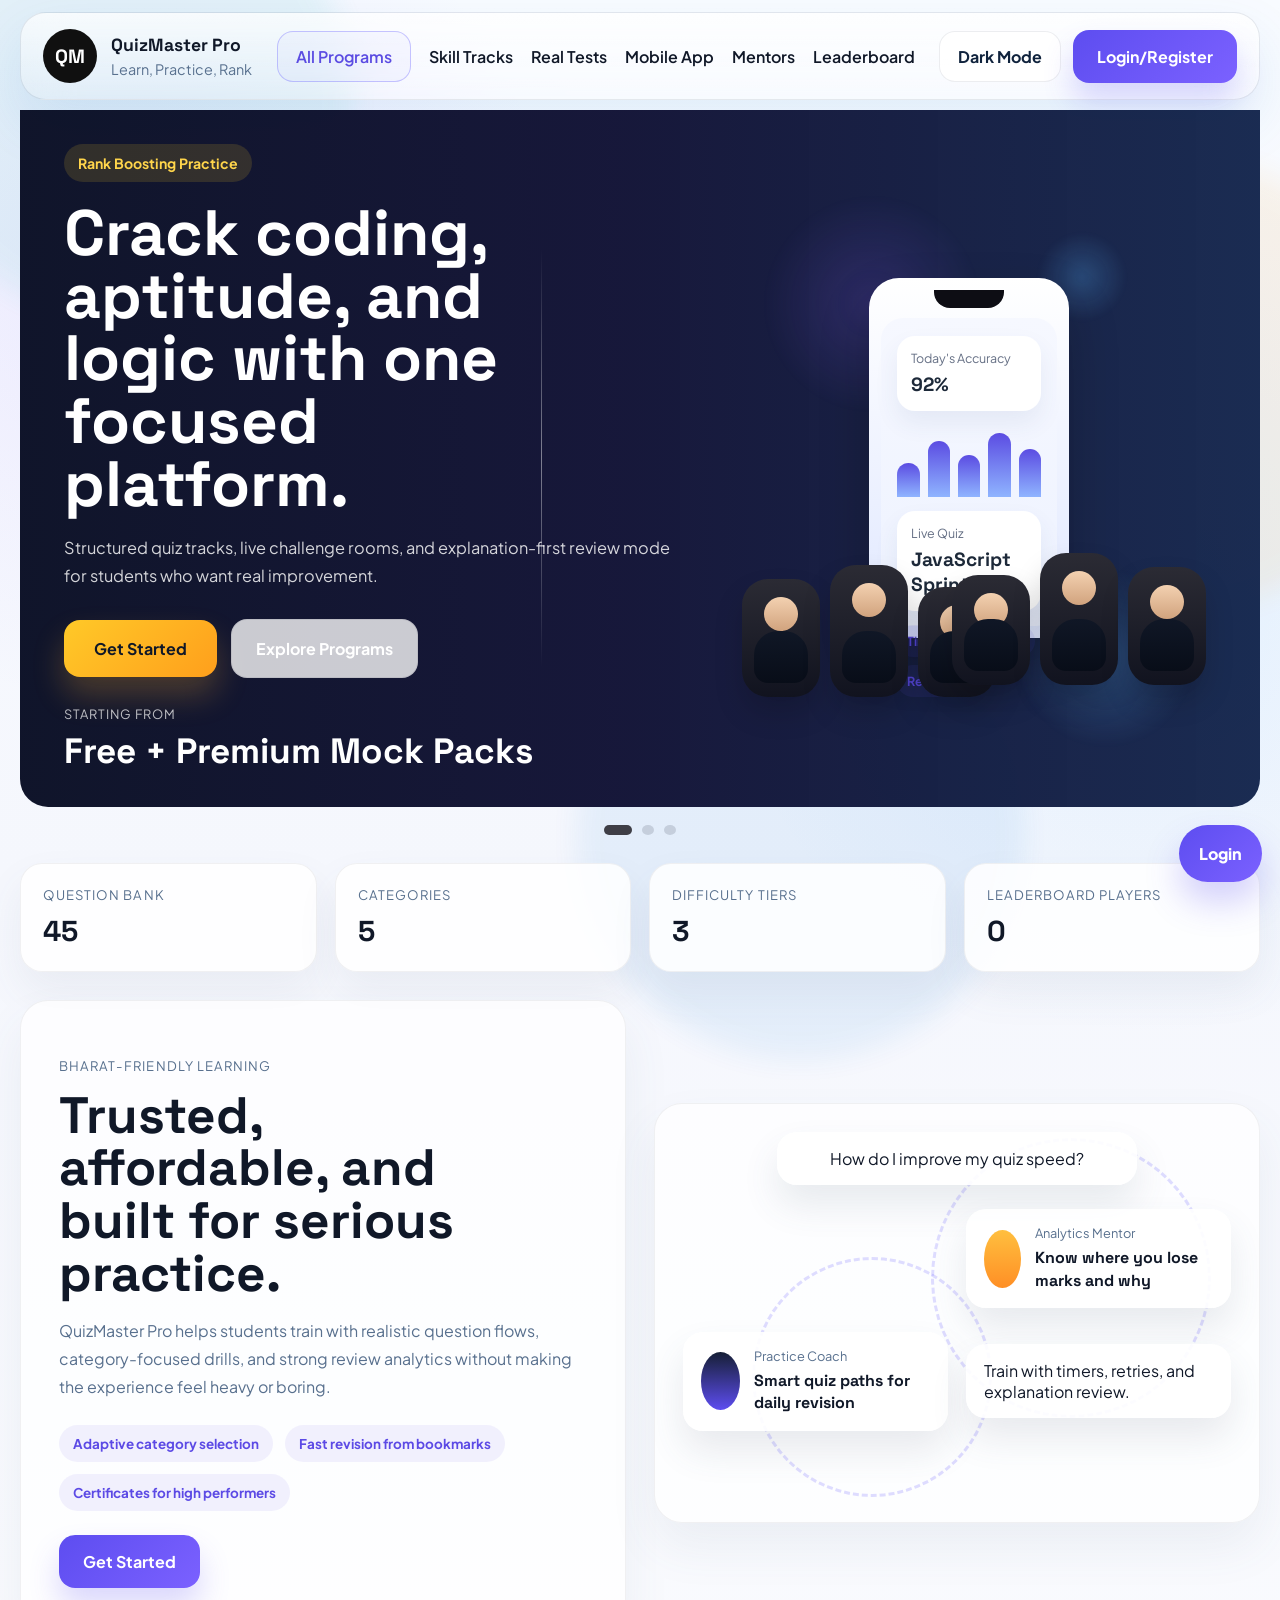
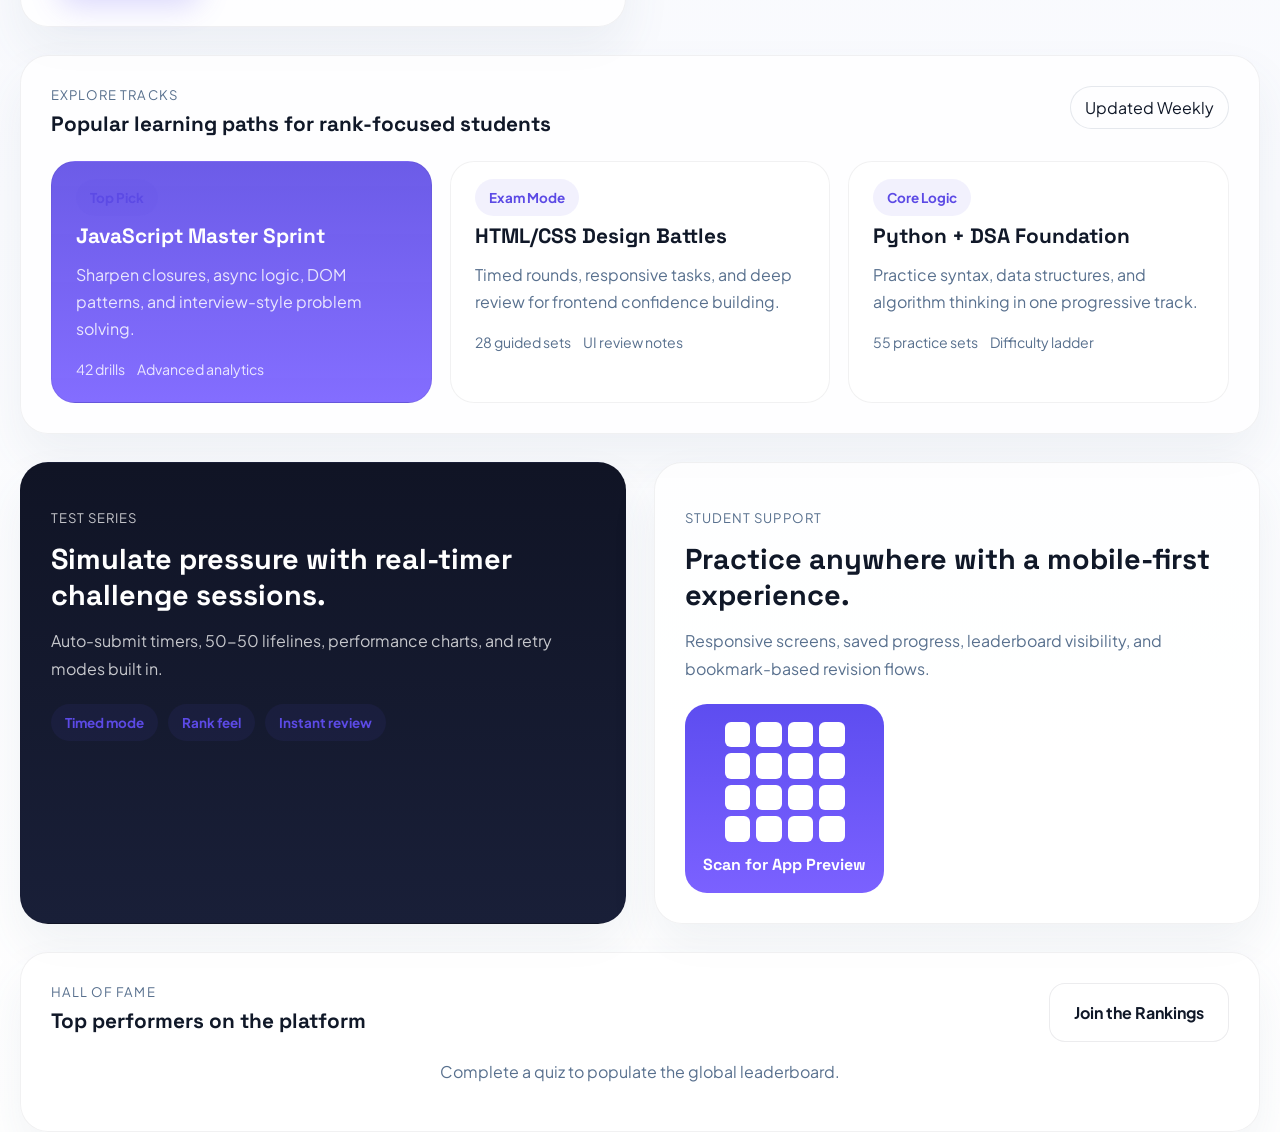
==== commit 669f4b1c: ".." ====
--- a/login.html
+++ b/login.html
@@ -150,22 +150,33 @@
           <div class="trust-visual" id="mentors">
             <div class="trust-ring ring-one"></div>
             <div class="trust-ring ring-two"></div>
-            <div class="guide-card guide-card-left">
-              <div class="guide-avatar"></div>
-              <div>
-                <span>Practice Coach</span>
-                <strong>Smart quiz paths for daily revision</strong>
-              </div>
-            </div>
-            <div class="guide-card guide-card-right">
-              <div class="guide-avatar secondary"></div>
-              <div>
-                <span>Analytics Mentor</span>
-                <strong>Know where you lose marks and why</strong>
-              </div>
-            </div>
-            <div class="dialog-card dialog-top">How do I improve my quiz speed?</div>
-            <div class="dialog-card dialog-bottom">Train with timers, retries, and explanation review.</div>
+            <div class="trust-visual-stack">
+              <div class="dialog-card dialog-top">How do I improve my quiz speed?</div>
+
+              <div class="trust-row trust-row-upper">
+                <div class="guide-card guide-card-right">
+                  <div class="guide-avatar secondary"></div>
+                  <div>
+                    <span>Analytics Mentor</span>
+                    <strong>Know where you lose marks and why</strong>
+                  </div>
+                </div>
+              </div>
+
+              <div class="trust-row trust-row-lower">
+                <div class="guide-card guide-card-left">
+                  <div class="guide-avatar"></div>
+                  <div>
+                    <span>Practice Coach</span>
+                    <strong>Smart quiz paths for daily revision</strong>
+                  </div>
+                </div>
+
+                <div class="dialog-card dialog-bottom">
+                  Train with timers, retries, and explanation review.
+                </div>
+              </div>
+            </div>
           </div>
         </section>
 
--- a/css/style.css
+++ b/css/style.css
@@ -1338,3 +1338,952 @@
     grid-template-columns: 1fr;
   }
 }
+
+body.modal-open {
+  overflow: hidden;
+}
+
+body.front-page {
+  background:
+    radial-gradient(circle at 10% 10%, rgba(137, 92, 255, 0.1), transparent 16%),
+    radial-gradient(circle at 90% 22%, rgba(89, 182, 255, 0.12), transparent 18%),
+    linear-gradient(180deg, #f8fbff 0%, #f5f7fd 32%, #ffffff 100%);
+  color: #101828;
+}
+
+body.theme-dark.front-page {
+  background:
+    radial-gradient(circle at 10% 10%, rgba(137, 92, 255, 0.18), transparent 16%),
+    radial-gradient(circle at 90% 22%, rgba(89, 182, 255, 0.16), transparent 18%),
+    linear-gradient(180deg, #06101f 0%, #0e1630 32%, #111827 100%);
+}
+
+.front-shell {
+  width: 100%;
+  max-width: 100%;
+  position: relative;
+  z-index: 1;
+}
+
+.landing-header {
+  width: min(1360px, calc(100% - 40px));
+  margin: 12px auto 0;
+  padding: 16px 22px;
+  display: flex;
+  align-items: center;
+  justify-content: space-between;
+  gap: 20px;
+  border-radius: 26px;
+}
+
+.landing-brand {
+  display: flex;
+  align-items: center;
+  gap: 14px;
+}
+
+.landing-logo {
+  width: 54px;
+  height: 54px;
+  border-radius: 50%;
+  display: grid;
+  place-items: center;
+  font-family: var(--font-heading);
+  font-size: 1.2rem;
+  font-weight: 800;
+  color: #ffffff;
+  background: #101010;
+}
+
+body.theme-dark .landing-logo {
+  background: #ffffff;
+  color: #101010;
+}
+
+.landing-brand strong {
+  display: block;
+  font-size: 1.1rem;
+}
+
+.landing-brand span {
+  display: block;
+  margin-top: 4px;
+  color: var(--text-muted);
+  font-size: 0.9rem;
+}
+
+.landing-nav {
+  display: flex;
+  align-items: center;
+  gap: 18px;
+  flex-wrap: wrap;
+}
+
+.landing-nav a,
+.nav-pill {
+  color: inherit;
+  text-decoration: none;
+  font-weight: 600;
+}
+
+.nav-pill {
+  border: 1px solid rgba(108, 99, 255, 0.35);
+  background: rgba(108, 99, 255, 0.04);
+  color: #5b4ce2;
+  padding: 14px 18px;
+  border-radius: 16px;
+}
+
+body.theme-dark .nav-pill {
+  background: rgba(137, 92, 255, 0.16);
+  color: #d8d2ff;
+}
+
+.landing-actions {
+  display: flex;
+  align-items: center;
+  gap: 12px;
+}
+
+.landing-login-button,
+.hero-primary-button,
+.hero-secondary-button {
+  border: none;
+  border-radius: 16px;
+  font-weight: 700;
+  transition: transform 180ms ease, box-shadow 180ms ease, opacity 180ms ease;
+}
+
+.landing-login-button {
+  padding: 16px 24px;
+  color: #ffffff;
+  background: linear-gradient(135deg, #5d4df0, #7b61ff);
+  box-shadow: 0 18px 30px rgba(93, 77, 240, 0.22);
+}
+
+.hero-primary-button {
+  padding: 18px 30px;
+  color: #101828;
+  background: linear-gradient(135deg, #ffc928, #ff9f1c);
+  box-shadow: 0 18px 32px rgba(255, 176, 46, 0.24);
+}
+
+.hero-secondary-button {
+  padding: 18px 24px;
+  color: inherit;
+  background: rgba(255, 255, 255, 0.78);
+  border: 1px solid rgba(16, 24, 40, 0.08);
+}
+
+body.theme-dark .hero-secondary-button {
+  background: rgba(255, 255, 255, 0.08);
+  color: var(--text);
+  border-color: rgba(255, 255, 255, 0.12);
+}
+
+.landing-login-button:hover,
+.hero-primary-button:hover,
+.hero-secondary-button:hover {
+  transform: translateY(-2px);
+}
+
+.landing-main {
+  width: min(1360px, calc(100% - 40px));
+  margin: 10px auto 0;
+  display: grid;
+  gap: 28px;
+}
+
+.hero-banner {
+  display: grid;
+  gap: 12px;
+}
+
+.hero-slider-card {
+  min-height: 420px;
+  display: grid;
+  grid-template-columns: 1.12fr 0.88fr;
+  gap: 30px;
+  border-radius: 0 0 28px 28px;
+  padding: 34px 44px;
+  overflow: hidden;
+  background:
+    linear-gradient(90deg, rgba(7, 11, 29, 0.98) 0%, rgba(8, 12, 34, 0.98) 48%, rgba(11, 26, 58, 0.96) 100%);
+  color: #ffffff;
+  position: relative;
+}
+
+body.theme-light .hero-slider-card {
+  background:
+    linear-gradient(90deg, rgba(11, 16, 38, 0.98) 0%, rgba(18, 19, 54, 0.98) 48%, rgba(17, 35, 75, 0.96) 100%);
+}
+
+.hero-slider-card::after {
+  content: "";
+  position: absolute;
+  left: 42%;
+  top: 20%;
+  bottom: 20%;
+  width: 1px;
+  background: linear-gradient(180deg, transparent, rgba(255, 255, 255, 0.45), transparent);
+}
+
+.hero-slide-copy,
+.hero-visual-zone {
+  position: relative;
+  z-index: 1;
+}
+
+.hero-badge {
+  display: inline-flex;
+  align-items: center;
+  gap: 8px;
+  padding: 10px 14px;
+  border-radius: 999px;
+  background: rgba(255, 201, 40, 0.14);
+  color: #ffd54b;
+  font-size: 0.88rem;
+  font-weight: 700;
+}
+
+.hero-slide-copy h1 {
+  margin-top: 20px;
+  max-width: 12ch;
+  font-size: clamp(2.4rem, 5vw, 4.3rem);
+  line-height: 0.98;
+  color: #ffffff;
+}
+
+.hero-description {
+  max-width: 56ch;
+  margin-top: 18px;
+  color: rgba(255, 255, 255, 0.82);
+  font-size: 1.02rem;
+  line-height: 1.75;
+}
+
+.hero-cta-row {
+  display: flex;
+  align-items: center;
+  flex-wrap: wrap;
+  gap: 14px;
+  margin-top: 28px;
+}
+
+.hero-price-panel {
+  margin-top: 28px;
+  display: grid;
+  gap: 6px;
+}
+
+.hero-price-panel span {
+  color: rgba(255, 255, 255, 0.72);
+  text-transform: uppercase;
+  letter-spacing: 0.08em;
+  font-size: 0.8rem;
+}
+
+.hero-price-panel strong {
+  font-size: clamp(1.2rem, 3vw, 2.2rem);
+  color: #ffffff;
+}
+
+.hero-visual-zone {
+  min-height: 320px;
+  display: grid;
+  place-items: center;
+}
+
+.visual-bubble {
+  position: absolute;
+  border-radius: 50%;
+  background: radial-gradient(circle, rgba(89, 182, 255, 0.24), transparent 70%);
+  filter: blur(2px);
+}
+
+.bubble-one {
+  width: 180px;
+  height: 180px;
+  right: 4%;
+  bottom: 4%;
+}
+
+.bubble-two {
+  width: 220px;
+  height: 220px;
+  left: 8%;
+  top: 8%;
+  background: radial-gradient(circle, rgba(137, 92, 255, 0.18), transparent 70%);
+}
+
+.bubble-three {
+  width: 90px;
+  height: 90px;
+  right: 18%;
+  top: 14%;
+}
+
+.hero-phone {
+  width: 200px;
+  height: 360px;
+  border-radius: 30px;
+  padding: 12px;
+  background: linear-gradient(180deg, #ffffff, #dfe7ff);
+  box-shadow: 0 24px 50px rgba(0, 0, 0, 0.24);
+  position: relative;
+}
+
+.phone-notch {
+  width: 70px;
+  height: 18px;
+  margin: 0 auto 10px;
+  border-radius: 0 0 16px 16px;
+  background: #0d0d14;
+}
+
+.phone-screen {
+  height: calc(100% - 28px);
+  border-radius: 22px;
+  padding: 18px 16px;
+  background: linear-gradient(180deg, #f6f8ff, #edf2ff);
+  color: #162135;
+  display: grid;
+  gap: 14px;
+}
+
+.phone-stat,
+.phone-card {
+  padding: 14px;
+  border-radius: 18px;
+  background: #ffffff;
+  box-shadow: 0 12px 24px rgba(48, 71, 123, 0.08);
+}
+
+.phone-stat span,
+.phone-card span {
+  display: block;
+  color: #667085;
+  font-size: 0.78rem;
+}
+
+.phone-stat strong,
+.phone-card strong {
+  display: block;
+  margin-top: 6px;
+  font-size: 1.2rem;
+  color: #1d2939;
+}
+
+.phone-mini-chart {
+  display: flex;
+  align-items: end;
+  gap: 8px;
+  height: 72px;
+}
+
+.phone-mini-chart span {
+  flex: 1;
+  border-radius: 999px 999px 10px 10px;
+  background: linear-gradient(180deg, #5b4ce2, #8fb4ff);
+}
+
+.phone-mini-chart span:nth-child(1) {
+  height: 34px;
+}
+
+.phone-mini-chart span:nth-child(2) {
+  height: 56px;
+}
+
+.phone-mini-chart span:nth-child(3) {
+  height: 42px;
+}
+
+.phone-mini-chart span:nth-child(4) {
+  height: 64px;
+}
+
+.phone-mini-chart span:nth-child(5) {
+  height: 48px;
+}
+
+.phone-pill-row {
+  display: flex;
+  flex-wrap: wrap;
+  gap: 8px;
+}
+
+.phone-pill-row span {
+  padding: 8px 10px;
+  border-radius: 999px;
+  background: rgba(91, 76, 226, 0.1);
+  color: #5345d4;
+  font-size: 0.78rem;
+  font-weight: 700;
+}
+
+.mentor-cluster {
+  position: absolute;
+  display: flex;
+  align-items: end;
+  gap: 10px;
+}
+
+.mentor-left {
+  left: 4%;
+  bottom: 12%;
+}
+
+.mentor-right {
+  right: 2%;
+  bottom: 14%;
+}
+
+.mentor-avatar {
+  width: 78px;
+  height: 118px;
+  border-radius: 26px;
+  background: linear-gradient(180deg, #2b2b34, #11131f);
+  position: relative;
+  box-shadow: 0 16px 28px rgba(0, 0, 0, 0.18);
+}
+
+.mentor-avatar::before {
+  content: "";
+  position: absolute;
+  left: 50%;
+  top: 18px;
+  transform: translateX(-50%);
+  width: 34px;
+  height: 34px;
+  border-radius: 50%;
+  background: linear-gradient(180deg, #f3d1b1, #d1a37e);
+}
+
+.mentor-avatar::after {
+  content: "";
+  position: absolute;
+  left: 50%;
+  bottom: 14px;
+  transform: translateX(-50%);
+  width: 54px;
+  height: 52px;
+  border-radius: 24px 24px 14px 14px;
+  background: linear-gradient(180deg, #101726, #080d18);
+}
+
+.avatar-two,
+.avatar-five {
+  height: 132px;
+}
+
+.avatar-three,
+.avatar-four {
+  height: 110px;
+}
+
+.hero-dots {
+  display: flex;
+  justify-content: center;
+  gap: 10px;
+  padding: 6px 0 0;
+}
+
+.hero-dot {
+  width: 10px;
+  height: 10px;
+  border: none;
+  border-radius: 50%;
+  background: rgba(16, 24, 40, 0.14);
+}
+
+.hero-dot.is-active {
+  width: 28px;
+  border-radius: 999px;
+  background: #3e3e46;
+}
+
+.quick-strip {
+  display: grid;
+  grid-template-columns: repeat(4, minmax(0, 1fr));
+  gap: 18px;
+}
+
+.quick-strip-card {
+  padding: 22px;
+  border-radius: 22px;
+  background: rgba(255, 255, 255, 0.86);
+  border: 1px solid rgba(16, 24, 40, 0.06);
+  box-shadow: 0 20px 40px rgba(92, 102, 123, 0.08);
+}
+
+body.theme-dark .quick-strip-card {
+  background: rgba(255, 255, 255, 0.08);
+  border-color: rgba(255, 255, 255, 0.1);
+}
+
+.quick-strip-card strong {
+  display: block;
+  margin-top: 10px;
+  font-size: 1.8rem;
+}
+
+.trust-section,
+.duo-section {
+  display: grid;
+  grid-template-columns: 1fr 1fr;
+  gap: 28px;
+  align-items: center;
+}
+
+.trust-copy,
+.trust-visual,
+.course-showcase,
+.leaderboard-showcase,
+.duo-card {
+  background: rgba(255, 255, 255, 0.74);
+  border: 1px solid rgba(16, 24, 40, 0.06);
+  box-shadow: 0 24px 48px rgba(81, 96, 123, 0.08);
+  border-radius: 28px;
+}
+
+body.theme-dark .trust-copy,
+body.theme-dark .trust-visual,
+body.theme-dark .course-showcase,
+body.theme-dark .leaderboard-showcase,
+body.theme-dark .duo-card {
+  background: rgba(255, 255, 255, 0.06);
+  border-color: rgba(255, 255, 255, 0.1);
+}
+
+.trust-copy {
+  padding: 38px;
+}
+
+.trust-copy h2 {
+  margin-top: 12px;
+  max-width: 12ch;
+  font-size: clamp(2rem, 4vw, 3.4rem);
+  line-height: 1.03;
+}
+
+.trust-copy p {
+  margin-top: 16px;
+  color: var(--text-muted);
+  line-height: 1.75;
+  max-width: 60ch;
+}
+
+.trust-bullets {
+  display: flex;
+  flex-wrap: wrap;
+  gap: 12px;
+  margin: 24px 0;
+}
+
+.trust-bullets span,
+.mini-pill-row span,
+.course-tag {
+  padding: 10px 14px;
+  border-radius: 999px;
+  background: rgba(91, 76, 226, 0.08);
+  color: #5c4ae5;
+  font-size: 0.84rem;
+  font-weight: 700;
+}
+
+.trust-visual {
+  min-height: 420px;
+  position: relative;
+  padding: 28px;
+  overflow: hidden;
+}
+
+.trust-visual-stack {
+  position: relative;
+  z-index: 1;
+  min-height: 100%;
+  display: grid;
+  align-content: center;
+  gap: 24px;
+}
+
+.trust-row {
+  display: grid;
+  grid-template-columns: repeat(12, minmax(0, 1fr));
+  gap: 18px;
+  align-items: center;
+}
+
+.trust-ring {
+  position: absolute;
+  border-radius: 50%;
+  border: 3px dashed rgba(108, 99, 255, 0.22);
+}
+
+.ring-one {
+  width: 280px;
+  height: 280px;
+  right: 8%;
+  top: 8%;
+}
+
+.ring-two {
+  width: 240px;
+  height: 240px;
+  left: 16%;
+  bottom: 6%;
+}
+
+.guide-card,
+.dialog-card {
+  position: relative;
+  border-radius: 20px;
+  padding: 16px 18px;
+  background: rgba(255, 255, 255, 0.92);
+  box-shadow: 0 20px 36px rgba(77, 91, 117, 0.12);
+}
+
+body.theme-dark .guide-card,
+body.theme-dark .dialog-card {
+  background: rgba(18, 27, 45, 0.94);
+  color: var(--text);
+}
+
+.guide-card {
+  display: flex;
+  align-items: center;
+  gap: 14px;
+  width: 100%;
+  max-width: 320px;
+}
+
+.guide-card span {
+  display: block;
+  font-size: 0.8rem;
+  color: var(--text-muted);
+}
+
+.guide-card strong {
+  display: block;
+  margin-top: 6px;
+  font-size: 1rem;
+  line-height: 1.4;
+}
+
+.guide-card-left {
+  grid-column: 1 / span 6;
+}
+
+.guide-card-right {
+  grid-column: 7 / -1;
+  justify-self: end;
+}
+
+.guide-avatar {
+  width: 58px;
+  height: 58px;
+  border-radius: 50%;
+  background: linear-gradient(180deg, #161f35, #5d4df0);
+}
+
+.guide-avatar.secondary {
+  background: linear-gradient(180deg, #ffbf3f, #ff8f25);
+}
+
+.dialog-top {
+  justify-self: center;
+  width: min(360px, 100%);
+  text-align: center;
+}
+
+.dialog-bottom {
+  grid-column: 7 / -1;
+  align-self: center;
+  max-width: 280px;
+}
+
+.course-showcase,
+.leaderboard-showcase {
+  padding: 30px;
+}
+
+.section-heading-row {
+  display: flex;
+  align-items: flex-start;
+  justify-content: space-between;
+  gap: 16px;
+}
+
+.course-grid {
+  display: grid;
+  grid-template-columns: repeat(3, minmax(0, 1fr));
+  gap: 18px;
+  margin-top: 24px;
+}
+
+.course-card {
+  padding: 24px;
+  border-radius: 24px;
+  background: rgba(255, 255, 255, 0.84);
+  border: 1px solid rgba(16, 24, 40, 0.06);
+}
+
+body.theme-dark .course-card {
+  background: rgba(255, 255, 255, 0.06);
+  border-color: rgba(255, 255, 255, 0.08);
+}
+
+.course-card.emphasis {
+  background: linear-gradient(180deg, rgba(92, 74, 229, 0.9), rgba(121, 97, 255, 0.92));
+  color: #ffffff;
+}
+
+.course-card.emphasis p,
+.course-card.emphasis .course-meta-row {
+  color: rgba(255, 255, 255, 0.84);
+}
+
+.course-card h4 {
+  margin-top: 16px;
+  font-size: 1.3rem;
+}
+
+.course-card p {
+  margin-top: 12px;
+  line-height: 1.7;
+  color: var(--text-muted);
+}
+
+.course-meta-row {
+  margin-top: 18px;
+  display: flex;
+  flex-wrap: wrap;
+  gap: 12px;
+  color: var(--text-muted);
+  font-size: 0.88rem;
+}
+
+.duo-section {
+  align-items: stretch;
+}
+
+.duo-card {
+  padding: 30px;
+}
+
+.duo-card.dark {
+  background: linear-gradient(180deg, #101425, #191f38);
+  color: #ffffff;
+}
+
+.duo-card.dark p {
+  color: rgba(255, 255, 255, 0.76);
+}
+
+.duo-card.light p {
+  color: var(--text-muted);
+}
+
+.duo-card h3 {
+  margin-top: 12px;
+  font-size: 1.8rem;
+}
+
+.duo-card p {
+  margin-top: 14px;
+  line-height: 1.7;
+}
+
+.mini-pill-row {
+  display: flex;
+  flex-wrap: wrap;
+  gap: 10px;
+  margin-top: 22px;
+}
+
+.scan-card {
+  margin-top: 22px;
+  display: inline-grid;
+  gap: 12px;
+  justify-items: center;
+  padding: 18px;
+  border-radius: 22px;
+  background: linear-gradient(180deg, #5d4df0, #7b61ff);
+  color: #ffffff;
+}
+
+.scan-grid {
+  width: 120px;
+  display: grid;
+  grid-template-columns: repeat(4, 1fr);
+  gap: 6px;
+}
+
+.scan-grid span {
+  aspect-ratio: 1 / 1;
+  background: #ffffff;
+  border-radius: 6px;
+}
+
+.leaderboard-landing .leaderboard-item {
+  background: rgba(255, 255, 255, 0.82);
+}
+
+body.theme-dark .leaderboard-landing .leaderboard-item {
+  background: rgba(255, 255, 255, 0.06);
+}
+
+.floating-help-button {
+  position: fixed;
+  right: 18px;
+  bottom: 18px;
+  z-index: 15;
+  border: none;
+  border-radius: 999px;
+  padding: 18px 20px;
+  color: #ffffff;
+  font-weight: 800;
+  background: linear-gradient(135deg, #5d4df0, #7b61ff);
+  box-shadow: 0 20px 34px rgba(93, 77, 240, 0.26);
+}
+
+.auth-modal {
+  position: fixed;
+  inset: 0;
+  z-index: 30;
+  display: grid;
+  place-items: center;
+}
+
+.auth-modal-backdrop {
+  position: absolute;
+  inset: 0;
+  background: rgba(6, 16, 31, 0.54);
+  backdrop-filter: blur(8px);
+}
+
+.auth-modal-panel {
+  position: relative;
+  z-index: 1;
+  width: min(520px, calc(100% - 24px));
+  padding: 28px;
+}
+
+.auth-close-button {
+  position: absolute;
+  top: 16px;
+  right: 16px;
+  width: 42px;
+  height: 42px;
+  display: grid;
+  place-items: center;
+  border: none;
+  border-radius: 50%;
+  background: rgba(255, 255, 255, 0.08);
+  color: inherit;
+  font-size: 1.5rem;
+}
+
+@media (max-width: 1240px) {
+  .landing-header,
+  .landing-main {
+    width: min(100% - 24px, 100%);
+  }
+
+  .hero-slider-card,
+  .trust-section,
+  .duo-section {
+    grid-template-columns: 1fr;
+  }
+
+  .hero-slider-card::after {
+    display: none;
+  }
+
+  .quick-strip,
+  .course-grid {
+    grid-template-columns: repeat(2, minmax(0, 1fr));
+  }
+}
+
+@media (max-width: 920px) {
+  .landing-header,
+  .landing-nav,
+  .landing-actions,
+  .hero-cta-row,
+  .section-heading-row {
+    flex-direction: column;
+    align-items: flex-start;
+  }
+
+  .landing-header {
+    border-radius: 22px;
+  }
+
+  .hero-slider-card {
+    padding: 28px 24px;
+  }
+
+  .hero-slide-copy h1,
+  .trust-copy h2 {
+    max-width: 100%;
+  }
+
+  .mentor-left,
+  .mentor-right {
+    position: static;
+    justify-content: center;
+    margin-top: 18px;
+  }
+
+  .hero-visual-zone {
+    gap: 18px;
+  }
+}
+
+@media (max-width: 640px) {
+  .quick-strip,
+  .course-grid {
+    grid-template-columns: 1fr;
+  }
+
+  .hero-phone {
+    width: 180px;
+    height: 328px;
+  }
+
+  .landing-login-button,
+  .hero-primary-button,
+  .hero-secondary-button {
+    width: 100%;
+  }
+
+  .dialog-top,
+  .dialog-bottom,
+  .guide-card-left,
+  .guide-card-right {
+    width: 100%;
+    max-width: none;
+  }
+
+  .trust-visual {
+    min-height: auto;
+  }
+
+  .trust-row {
+    grid-template-columns: 1fr;
+  }
+
+  .guide-card-left,
+  .guide-card-right,
+  .dialog-bottom {
+    grid-column: auto;
+    justify-self: stretch;
+  }
+
+  .floating-help-button {
+    right: 14px;
+    bottom: 14px;
+  }
+}
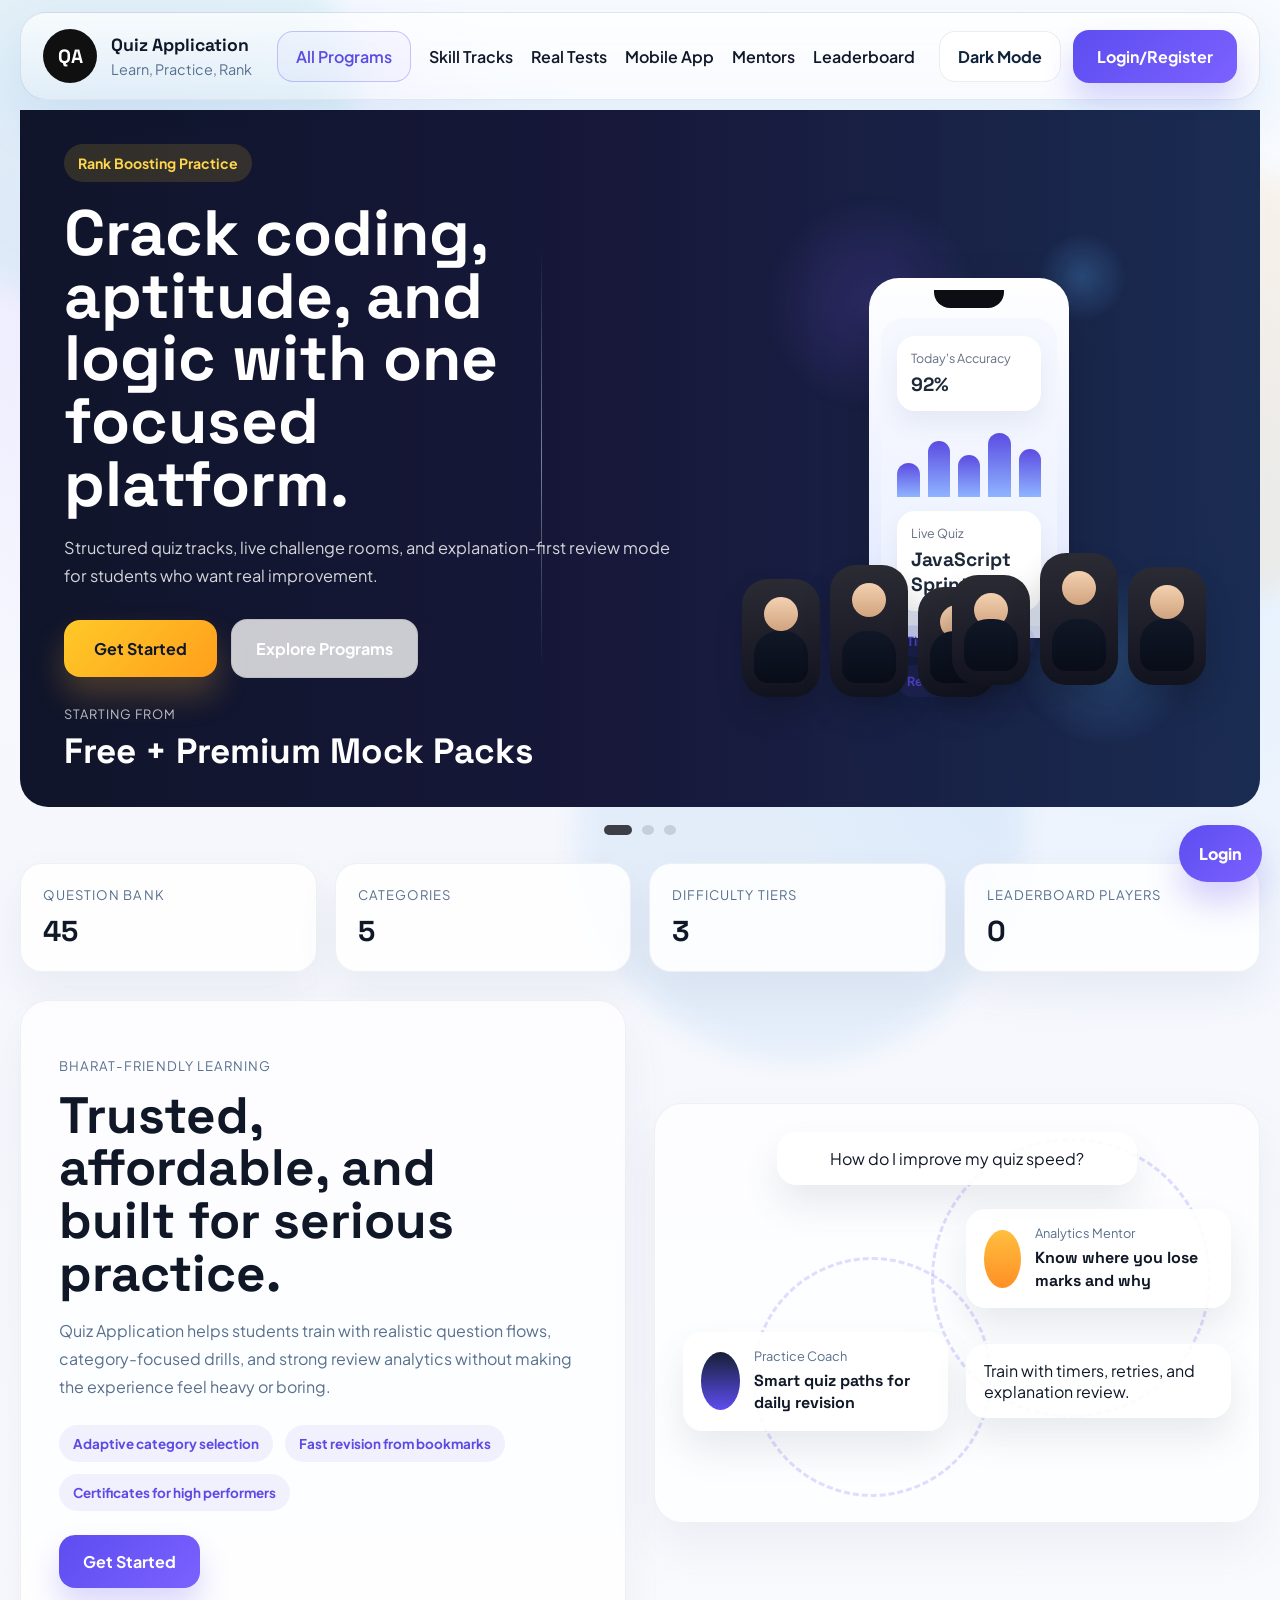
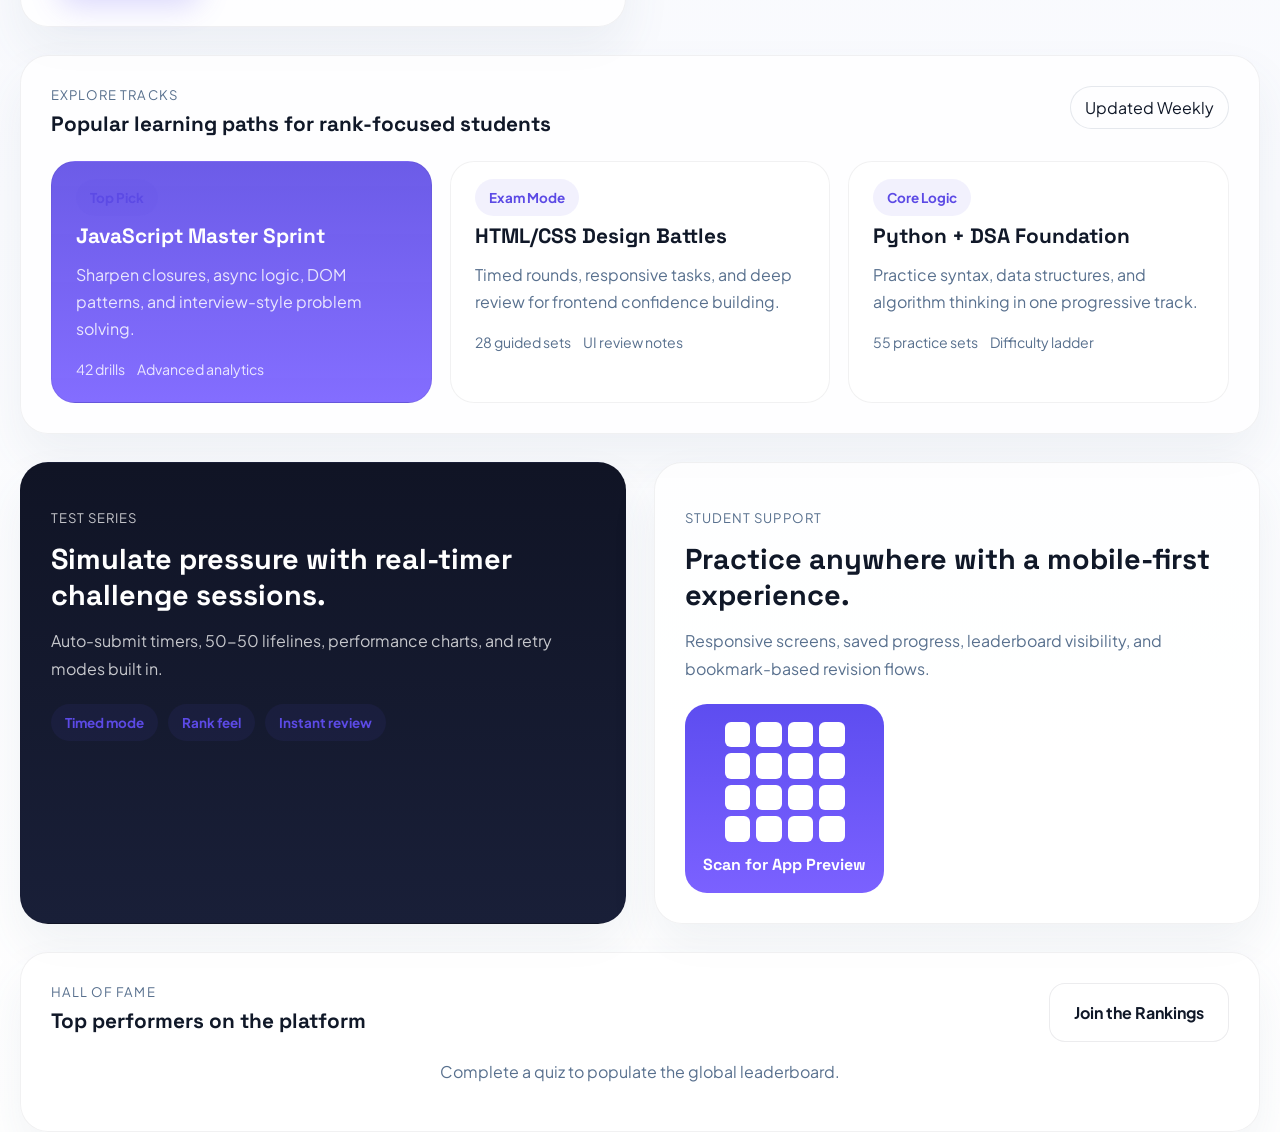
==== commit 8d7b977a: ".." ====
--- a/login.html
+++ b/login.html
@@ -3,14 +3,14 @@
   <head>
     <meta charset="UTF-8" />
     <meta name="viewport" content="width=device-width, initial-scale=1.0" />
-    <title>QuizMaster Pro Front Page</title>
+    <title>Quiz Application Front Page</title>
     <link rel="preconnect" href="https://fonts.googleapis.com" />
     <link rel="preconnect" href="https://fonts.gstatic.com" crossorigin />
     <link
       href="https://fonts.googleapis.com/css2?family=Plus+Jakarta+Sans:wght@400;500;600;700;800&family=Space+Grotesk:wght@500;700&display=swap"
       rel="stylesheet"
     />
-    <link rel="stylesheet" href="./css/style.css" />
+    <link rel="stylesheet" href="./src/styles/style.css" />
   </head>
   <body class="theme-light front-page">
     <div class="ambient ambient-one"></div>
@@ -20,9 +20,9 @@
     <div class="front-shell">
       <header class="landing-header glass-panel">
         <div class="landing-brand">
-          <div class="landing-logo">QM</div>
+          <div class="landing-logo">QA</div>
           <div>
-            <strong>QuizMaster Pro</strong>
+            <strong>Quiz Application</strong>
             <span>Learn, Practice, Rank</span>
           </div>
         </div>
@@ -136,7 +136,7 @@
             <p class="eyebrow">Bharat-Friendly Learning</p>
             <h2>Trusted, affordable, and built for serious practice.</h2>
             <p>
-              QuizMaster Pro helps students train with realistic question flows, category-focused
+              Quiz Application helps students train with realistic question flows, category-focused
               drills, and strong review analytics without making the experience feel heavy or boring.
             </p>
             <div class="trust-bullets">
@@ -282,7 +282,7 @@
         <div class="card-header auth-header">
           <div>
             <p class="eyebrow">Login</p>
-            <h3>Start your QuizMaster Pro journey</h3>
+            <h3>Start your Quiz Application journey</h3>
           </div>
           <span class="tag">LocalStorage Auth</span>
         </div>
@@ -300,7 +300,7 @@
               required
             />
           </label>
-          <button class="primary-button full-width" type="submit">Enter QuizMaster Pro</button>
+          <button class="primary-button full-width" type="submit">Enter Quiz Application</button>
         </form>
 
         <p class="login-note">
@@ -311,6 +311,6 @@
 
     <div id="toastContainer" class="toast-container" aria-live="polite"></div>
 
-    <script type="module" src="./js/login.js"></script>
+    <script type="module" src="./src/scripts/login.js"></script>
   </body>
 </html>
--- a/src/styles/style.css
+++ b/src/styles/style.css
@@ -0,0 +1,2509 @@
+:root {
+  color-scheme: dark;
+  --font-heading: "Space Grotesk", sans-serif;
+  --font-body: "Plus Jakarta Sans", sans-serif;
+  --bg: #09111f;
+  --bg-soft: rgba(13, 26, 48, 0.72);
+  --bg-strong: rgba(6, 16, 31, 0.88);
+  --surface: rgba(255, 255, 255, 0.08);
+  --surface-strong: rgba(255, 255, 255, 0.14);
+  --surface-border: rgba(255, 255, 255, 0.16);
+  --text: #f3f8ff;
+  --text-muted: #b8c7df;
+  --primary: #2ec4b6;
+  --primary-strong: #19a89c;
+  --accent: #ff9f1c;
+  --danger: #ff5c7a;
+  --success: #2bd576;
+  --shadow: 0 22px 65px rgba(0, 0, 0, 0.28);
+  --radius-xl: 28px;
+  --radius-lg: 22px;
+  --radius-md: 16px;
+  --radius-sm: 12px;
+}
+
+body.theme-light {
+  color-scheme: light;
+  --bg: #eef5fb;
+  --bg-soft: rgba(255, 255, 255, 0.82);
+  --bg-strong: rgba(255, 255, 255, 0.94);
+  --surface: rgba(255, 255, 255, 0.72);
+  --surface-strong: rgba(255, 255, 255, 0.9);
+  --surface-border: rgba(12, 45, 76, 0.1);
+  --text: #10233d;
+  --text-muted: #58708e;
+  --primary: #1177d1;
+  --primary-strong: #0c5eaa;
+  --accent: #ff8b2d;
+  --danger: #dc4f68;
+  --success: #139c5a;
+  --shadow: 0 24px 55px rgba(17, 119, 209, 0.1);
+}
+
+* {
+  box-sizing: border-box;
+}
+
+html {
+  scroll-behavior: smooth;
+}
+
+body {
+  margin: 0;
+  min-height: 100vh;
+  font-family: var(--font-body);
+  background:
+    radial-gradient(circle at top left, rgba(46, 196, 182, 0.18), transparent 28%),
+    radial-gradient(circle at 90% 10%, rgba(255, 159, 28, 0.18), transparent 24%),
+    linear-gradient(135deg, #07101d 0%, var(--bg) 42%, #0d1930 100%);
+  color: var(--text);
+  overflow-x: hidden;
+  transition: background 250ms ease, color 250ms ease;
+}
+
+body.theme-light {
+  background:
+    radial-gradient(circle at top left, rgba(17, 119, 209, 0.1), transparent 28%),
+    radial-gradient(circle at 90% 10%, rgba(255, 139, 45, 0.12), transparent 24%),
+    linear-gradient(135deg, #f6fbff 0%, var(--bg) 56%, #edf4fb 100%);
+}
+
+button,
+input,
+select {
+  font: inherit;
+}
+
+button {
+  cursor: pointer;
+}
+
+.ambient {
+  position: fixed;
+  width: 28rem;
+  height: 28rem;
+  border-radius: 50%;
+  filter: blur(14px);
+  opacity: 0.45;
+  pointer-events: none;
+  z-index: 0;
+}
+
+.ambient-one {
+  top: -8rem;
+  left: -6rem;
+  background: rgba(46, 196, 182, 0.2);
+}
+
+.ambient-two {
+  right: -8rem;
+  top: 10rem;
+  background: rgba(255, 159, 28, 0.2);
+}
+
+.ambient-three {
+  left: 45%;
+  bottom: -10rem;
+  background: rgba(17, 119, 209, 0.16);
+}
+
+.app-shell {
+  position: relative;
+  z-index: 1;
+  width: min(1280px, calc(100% - 32px));
+  margin: 0 auto;
+  padding: 24px 0 48px;
+}
+
+.topbar,
+.glass-panel {
+  backdrop-filter: blur(24px);
+  -webkit-backdrop-filter: blur(24px);
+  background: linear-gradient(180deg, var(--surface), rgba(255, 255, 255, 0.03));
+  border: 1px solid var(--surface-border);
+  box-shadow: var(--shadow);
+}
+
+.topbar {
+  display: flex;
+  align-items: center;
+  justify-content: space-between;
+  gap: 16px;
+  border-radius: var(--radius-xl);
+  padding: 20px 24px;
+}
+
+.main-content {
+  margin-top: 24px;
+}
+
+.view.hidden,
+.hidden {
+  display: none !important;
+}
+
+.split-layout,
+.dashboard-grid,
+.results-grid,
+.setup-grid,
+.quiz-grid,
+.chart-grid,
+.form-grid,
+.feature-grid,
+.stat-pair-grid,
+.results-metric-grid {
+  display: grid;
+  gap: 20px;
+}
+
+.split-layout {
+  grid-template-columns: 1.35fr 0.95fr;
+  align-items: stretch;
+}
+
+.dashboard-grid {
+  grid-template-columns: 340px minmax(0, 1fr);
+}
+
+.results-grid {
+  grid-template-columns: repeat(12, minmax(0, 1fr));
+}
+
+.results-grid > :nth-child(1),
+.results-grid > :nth-child(2),
+.results-grid > :nth-child(4) {
+  grid-column: span 12;
+}
+
+.results-grid > :nth-child(3) {
+  grid-column: span 12;
+}
+
+.setup-grid {
+  grid-template-columns: 1.05fr 0.95fr;
+}
+
+.quiz-grid {
+  grid-template-columns: 260px minmax(0, 1fr);
+  align-items: start;
+}
+
+.chart-grid {
+  grid-template-columns: repeat(2, minmax(0, 1fr));
+}
+
+.chart-card.full-span {
+  grid-column: span 2;
+}
+
+.feature-grid,
+.stat-pair-grid,
+.results-metric-grid {
+  grid-template-columns: repeat(2, minmax(0, 1fr));
+}
+
+.form-grid {
+  grid-template-columns: repeat(2, minmax(0, 1fr));
+}
+
+.stack-lg > * + *,
+.stack-md > * + * {
+  margin-top: 16px;
+}
+
+.stack-lg > * + * {
+  margin-top: 22px;
+}
+
+.hero-card,
+.auth-card,
+.profile-card,
+.welcome-banner,
+.quiz-shell,
+.certificate-panel,
+.review-panel {
+  border-radius: var(--radius-xl);
+  padding: 28px;
+}
+
+.glass-panel {
+  border-radius: var(--radius-xl);
+  padding: 24px;
+}
+
+.card-header {
+  display: flex;
+  align-items: flex-start;
+  justify-content: space-between;
+  gap: 16px;
+}
+
+.card-header.compact {
+  align-items: center;
+}
+
+.eyebrow,
+.section-label,
+.metric-label,
+.timer-caption,
+.certificate-kicker {
+  display: block;
+  margin: 0 0 8px;
+  color: var(--text-muted);
+  font-size: 0.82rem;
+  letter-spacing: 0.08em;
+  text-transform: uppercase;
+}
+
+h1,
+h2,
+h3,
+h4,
+strong {
+  font-family: var(--font-heading);
+}
+
+h1,
+h2,
+h3,
+h4,
+p {
+  margin: 0;
+}
+
+h1 {
+  font-size: clamp(1.6rem, 4vw, 2.2rem);
+}
+
+h2 {
+  font-size: clamp(2rem, 5vw, 3rem);
+  line-height: 1.05;
+}
+
+h3 {
+  font-size: 1.3rem;
+}
+
+.hero-copy {
+  margin-top: 16px;
+  max-width: 64ch;
+  color: var(--text-muted);
+  line-height: 1.7;
+}
+
+.mini-card,
+.metric-card,
+.question-card,
+.chart-card,
+.certificate-card,
+.review-item,
+.search-preview-item,
+.history-item,
+.bookmark-item {
+  border-radius: var(--radius-lg);
+  background: linear-gradient(180deg, rgba(255, 255, 255, 0.08), rgba(255, 255, 255, 0.02));
+  border: 1px solid rgba(255, 255, 255, 0.08);
+}
+
+body.theme-light .mini-card,
+body.theme-light .metric-card,
+body.theme-light .question-card,
+body.theme-light .chart-card,
+body.theme-light .certificate-card,
+body.theme-light .review-item,
+body.theme-light .search-preview-item,
+body.theme-light .history-item,
+body.theme-light .bookmark-item {
+  background: linear-gradient(180deg, rgba(255, 255, 255, 0.92), rgba(247, 251, 255, 0.8));
+  border-color: rgba(16, 35, 61, 0.08);
+}
+
+.mini-card,
+.metric-card,
+.search-preview-item,
+.history-item,
+.bookmark-item,
+.review-item {
+  padding: 16px;
+}
+
+.mini-card span,
+.metric-card span,
+.bookmark-item p,
+.history-item p,
+.review-answer-row,
+.review-explanation,
+.review-meta,
+.search-preview-item p,
+.welcome-banner p,
+.certificate-card p {
+  color: var(--text-muted);
+  line-height: 1.6;
+}
+
+.mini-card strong,
+.metric-card strong,
+.user-badge,
+.rating-pill {
+  font-size: 1rem;
+}
+
+.topbar-actions,
+.info-row,
+.banner-stats,
+.quiz-topbar,
+.quiz-stats,
+.progress-row,
+.question-meta,
+.results-actions,
+.review-answer-row {
+  display: flex;
+  align-items: center;
+  gap: 12px;
+}
+
+.topbar-actions,
+.results-actions {
+  justify-content: flex-end;
+}
+
+.banner-stats {
+  justify-content: space-between;
+}
+
+.banner-stats > div {
+  min-width: 120px;
+}
+
+.banner-stats strong {
+  display: block;
+  margin-top: 6px;
+  font-size: 1.7rem;
+}
+
+.user-badge,
+.tag,
+.info-chip,
+.rating-pill {
+  padding: 10px 14px;
+  border-radius: 999px;
+  border: 1px solid var(--surface-border);
+  background: rgba(255, 255, 255, 0.08);
+}
+
+.status-dot {
+  width: 9px;
+  height: 9px;
+  border-radius: 50%;
+  background: var(--success);
+  box-shadow: 0 0 0 6px rgba(43, 213, 118, 0.14);
+}
+
+.tag.secondary {
+  background: rgba(255, 159, 28, 0.12);
+}
+
+.info-chip {
+  font-size: 0.86rem;
+}
+
+.field {
+  display: flex;
+  flex-direction: column;
+  gap: 10px;
+}
+
+.field span {
+  color: var(--text-muted);
+  font-size: 0.92rem;
+}
+
+.field input,
+.field select {
+  width: 100%;
+  border-radius: var(--radius-md);
+  border: 1px solid rgba(255, 255, 255, 0.12);
+  background: rgba(10, 23, 42, 0.5);
+  color: var(--text);
+  padding: 14px 16px;
+  transition: border-color 180ms ease, transform 180ms ease, background 180ms ease;
+}
+
+body.theme-light .field input,
+body.theme-light .field select {
+  background: rgba(255, 255, 255, 0.95);
+  border-color: rgba(16, 35, 61, 0.1);
+}
+
+.field input:focus,
+.field select:focus {
+  outline: none;
+  border-color: rgba(46, 196, 182, 0.8);
+  transform: translateY(-1px);
+}
+
+.primary-button,
+.secondary-button,
+.ghost-button,
+.icon-button,
+.lifeline-button {
+  border: none;
+  border-radius: 16px;
+  padding: 14px 18px;
+  font-weight: 700;
+  transition: transform 180ms ease, box-shadow 180ms ease, opacity 180ms ease, background 180ms ease;
+}
+
+.primary-button {
+  color: #03141f;
+  background: linear-gradient(135deg, var(--accent), #ffd166);
+  box-shadow: 0 18px 30px rgba(255, 159, 28, 0.22);
+}
+
+.secondary-button {
+  color: var(--text);
+  background: linear-gradient(135deg, var(--primary), #7ae7dc);
+}
+
+.ghost-button,
+.icon-button,
+.lifeline-button {
+  color: var(--text);
+  background: rgba(255, 255, 255, 0.08);
+  border: 1px solid rgba(255, 255, 255, 0.1);
+}
+
+body.theme-light .ghost-button,
+body.theme-light .icon-button,
+body.theme-light .lifeline-button {
+  background: rgba(255, 255, 255, 0.9);
+  border-color: rgba(16, 35, 61, 0.08);
+}
+
+.primary-button:hover,
+.secondary-button:hover,
+.ghost-button:hover,
+.icon-button:hover,
+.lifeline-button:hover {
+  transform: translateY(-2px);
+}
+
+.primary-button:disabled,
+.secondary-button:disabled,
+.ghost-button:disabled,
+.lifeline-button:disabled {
+  opacity: 0.45;
+  transform: none;
+  cursor: not-allowed;
+}
+
+.full-width {
+  width: 100%;
+}
+
+.chip-grid {
+  display: flex;
+  flex-wrap: wrap;
+  gap: 10px;
+}
+
+.chip-option {
+  position: relative;
+}
+
+.chip-option input {
+  position: absolute;
+  opacity: 0;
+  pointer-events: none;
+}
+
+.chip-option span {
+  display: inline-flex;
+  align-items: center;
+  gap: 8px;
+  padding: 12px 16px;
+  border-radius: 999px;
+  border: 1px solid rgba(255, 255, 255, 0.1);
+  background: rgba(255, 255, 255, 0.06);
+  color: var(--text-muted);
+  transition: all 180ms ease;
+}
+
+.chip-option input:checked + span {
+  color: var(--text);
+  border-color: rgba(46, 196, 182, 0.4);
+  background: rgba(46, 196, 182, 0.16);
+}
+
+.leaderboard-list,
+.history-list,
+.search-preview-list,
+.bookmark-list,
+.review-list {
+  display: grid;
+  gap: 12px;
+}
+
+.leaderboard-item,
+.history-item,
+.search-preview-item,
+.bookmark-item,
+.review-item {
+  padding: 14px 16px;
+}
+
+.leaderboard-item {
+  display: grid;
+  gap: 14px;
+  border-radius: var(--radius-md);
+  background: rgba(255, 255, 255, 0.06);
+  border: 1px solid rgba(255, 255, 255, 0.08);
+}
+
+body.theme-light .leaderboard-item {
+  background: rgba(255, 255, 255, 0.92);
+  border-color: rgba(16, 35, 61, 0.08);
+}
+
+.rank-badge {
+  width: 38px;
+  height: 38px;
+  display: grid;
+  place-items: center;
+  border-radius: 12px;
+  background: rgba(46, 196, 182, 0.16);
+  color: var(--primary);
+  font-weight: 800;
+}
+
+.leaderboard-meta,
+.history-meta,
+.bookmark-meta {
+  display: flex;
+  align-items: center;
+  flex-wrap: wrap;
+  gap: 8px;
+  color: var(--text-muted);
+  font-size: 0.85rem;
+}
+
+.leaderboard-main {
+  min-width: 0;
+}
+
+.leaderboard-entry-top,
+.leaderboard-entry-bottom {
+  display: grid;
+  gap: 12px;
+}
+
+.leaderboard-entry-top {
+  grid-template-columns: auto minmax(0, 1fr) auto;
+  align-items: center;
+}
+
+.leaderboard-entry-bottom {
+  grid-template-columns: minmax(0, 1fr) auto;
+  align-items: end;
+}
+
+.leaderboard-name {
+  display: block;
+  line-height: 1.35;
+  overflow-wrap: anywhere;
+}
+
+.leaderboard-track {
+  padding: 12px 14px;
+  border-radius: 18px;
+  background: rgba(255, 255, 255, 0.05);
+  border: 1px solid rgba(255, 255, 255, 0.08);
+  overflow-wrap: anywhere;
+}
+
+body.theme-light .leaderboard-track {
+  background: rgba(245, 248, 255, 0.96);
+  border-color: rgba(16, 35, 61, 0.08);
+}
+
+.track-label {
+  display: block;
+  margin-bottom: 8px;
+  color: var(--text-muted);
+  font-size: 0.72rem;
+  font-weight: 700;
+  letter-spacing: 0.08em;
+  text-transform: uppercase;
+}
+
+.leaderboard-track strong {
+  display: block;
+  font-size: 0.96rem;
+  line-height: 1.45;
+}
+
+.leaderboard-rank-note {
+  color: var(--text-muted);
+  font-size: 0.8rem;
+  font-weight: 600;
+  align-self: center;
+  text-align: right;
+}
+
+.panel-summary-strip {
+  display: flex;
+  align-items: center;
+  justify-content: space-between;
+  gap: 14px;
+  flex-wrap: wrap;
+  padding: 14px 16px;
+  border-radius: 18px;
+  background: rgba(255, 255, 255, 0.05);
+  border: 1px solid rgba(255, 255, 255, 0.08);
+  color: var(--text-muted);
+  font-size: 0.9rem;
+}
+
+body.theme-light .panel-summary-strip {
+  background: rgba(255, 255, 255, 0.94);
+  border-color: rgba(16, 35, 61, 0.08);
+}
+
+.panel-chip,
+.score-pill,
+.bookmark-pill,
+.preview-badge,
+.item-label {
+  display: inline-flex;
+  align-items: center;
+  gap: 6px;
+  font-size: 0.78rem;
+  font-weight: 700;
+}
+
+.panel-chip,
+.bookmark-pill,
+.preview-badge {
+  padding: 8px 12px;
+  border-radius: 999px;
+  background: rgba(91, 76, 226, 0.1);
+  color: #6a57f5;
+}
+
+.preview-badge.secondary {
+  background: rgba(46, 196, 182, 0.12);
+  color: #24ab9e;
+}
+
+.score-pill {
+  padding: 8px 12px;
+  border-radius: 999px;
+  background: linear-gradient(135deg, rgba(255, 201, 40, 0.16), rgba(255, 159, 28, 0.18));
+  color: var(--text);
+}
+
+.item-label {
+  color: var(--text-muted);
+  text-transform: uppercase;
+  letter-spacing: 0.08em;
+  margin-bottom: 8px;
+}
+
+.search-preview-item,
+.history-item,
+.bookmark-item {
+  display: grid;
+  gap: 12px;
+  padding: 18px;
+}
+
+.search-preview-item strong,
+.history-item strong,
+.bookmark-item strong,
+.leaderboard-top strong {
+  font-size: 1.02rem;
+  line-height: 1.45;
+}
+
+.search-preview-top,
+.history-top,
+.bookmark-top,
+.leaderboard-top {
+  display: flex;
+  align-items: flex-start;
+  justify-content: space-between;
+  gap: 12px;
+}
+
+.search-preview-item small {
+  display: inline-flex;
+  align-items: center;
+  color: var(--text-muted);
+  font-weight: 600;
+  letter-spacing: 0.02em;
+}
+
+.history-bar {
+  width: 100%;
+  height: 10px;
+  border-radius: 999px;
+  overflow: hidden;
+  background: rgba(255, 255, 255, 0.08);
+}
+
+body.theme-light .history-bar {
+  background: rgba(16, 35, 61, 0.07);
+}
+
+.history-bar span {
+  display: block;
+  height: 100%;
+  border-radius: inherit;
+  background: linear-gradient(90deg, var(--primary), var(--accent));
+}
+
+.bookmark-note {
+  margin: 0;
+  color: var(--text-muted);
+  font-size: 0.9rem;
+  line-height: 1.6;
+}
+
+.advanced-empty-state {
+  display: grid;
+  gap: 10px;
+  justify-items: start;
+  text-align: left;
+}
+
+.advanced-empty-state strong {
+  font-size: 1rem;
+}
+
+.advanced-empty-state p {
+  margin: 0;
+  line-height: 1.65;
+  color: var(--text-muted);
+}
+
+.welcome-banner {
+  display: flex;
+  justify-content: space-between;
+  align-items: center;
+  gap: 24px;
+}
+
+.progress-block {
+  margin: 24px 0 12px;
+}
+
+.progress-row {
+  justify-content: space-between;
+  color: var(--text-muted);
+  margin-bottom: 10px;
+}
+
+.progress-track {
+  width: 100%;
+  height: 12px;
+  border-radius: 999px;
+  overflow: hidden;
+  background: rgba(255, 255, 255, 0.08);
+}
+
+.progress-fill {
+  width: 0;
+  height: 100%;
+  border-radius: inherit;
+  background: linear-gradient(90deg, var(--primary), var(--accent));
+  transition: width 220ms ease;
+}
+
+.timer-column {
+  display: grid;
+  gap: 20px;
+}
+
+.timer-ring {
+  width: 220px;
+  height: 220px;
+  border-radius: 50%;
+  display: grid;
+  place-items: center;
+  margin: 0 auto;
+  background:
+    radial-gradient(circle at center, rgba(8, 18, 36, 0.95) 54%, transparent 55%),
+    conic-gradient(var(--accent) calc(var(--timer-progress) * 360deg), rgba(255, 255, 255, 0.08) 0);
+  transition: background 110ms linear;
+}
+
+body.theme-light .timer-ring {
+  background:
+    radial-gradient(circle at center, rgba(255, 255, 255, 0.96) 54%, transparent 55%),
+    conic-gradient(var(--accent) calc(var(--timer-progress) * 360deg), rgba(16, 35, 61, 0.08) 0);
+}
+
+.timer-ring-inner {
+  width: 148px;
+  height: 148px;
+  border-radius: 50%;
+  display: grid;
+  place-items: center;
+  text-align: center;
+  background: linear-gradient(180deg, rgba(255, 255, 255, 0.12), rgba(255, 255, 255, 0.02));
+  border: 1px solid rgba(255, 255, 255, 0.12);
+}
+
+.timer-ring-inner strong {
+  font-size: 2rem;
+}
+
+.lifeline-panel {
+  display: grid;
+  gap: 12px;
+}
+
+.question-column {
+  min-width: 0;
+}
+
+.question-card {
+  padding: 24px;
+}
+
+.question-card h3 {
+  font-size: clamp(1.4rem, 3vw, 1.9rem);
+  line-height: 1.4;
+}
+
+.option-list {
+  margin-top: 22px;
+  display: grid;
+  gap: 12px;
+}
+
+.option-button {
+  text-align: left;
+  padding: 16px 18px;
+  border-radius: var(--radius-md);
+  border: 1px solid rgba(255, 255, 255, 0.1);
+  background: rgba(255, 255, 255, 0.05);
+  color: var(--text);
+  transition: transform 180ms ease, border-color 180ms ease, background 180ms ease, opacity 180ms ease;
+}
+
+body.theme-light .option-button {
+  background: rgba(255, 255, 255, 0.84);
+  border-color: rgba(16, 35, 61, 0.08);
+}
+
+.option-button:hover:not(:disabled) {
+  transform: translateY(-2px);
+  border-color: rgba(46, 196, 182, 0.45);
+}
+
+.option-button.selected {
+  border-color: rgba(46, 196, 182, 0.65);
+  background: rgba(46, 196, 182, 0.14);
+}
+
+.option-button.correct {
+  border-color: rgba(43, 213, 118, 0.65);
+  background: rgba(43, 213, 118, 0.16);
+}
+
+.option-button.incorrect {
+  border-color: rgba(255, 92, 122, 0.65);
+  background: rgba(255, 92, 122, 0.14);
+}
+
+.option-button.hidden-option {
+  opacity: 0.2;
+  pointer-events: none;
+}
+
+.feedback-banner {
+  padding: 14px 16px;
+  border-radius: var(--radius-md);
+  background: rgba(255, 255, 255, 0.08);
+  color: var(--text);
+}
+
+.feedback-banner.success {
+  background: rgba(43, 213, 118, 0.16);
+}
+
+.feedback-banner.error {
+  background: rgba(255, 92, 122, 0.16);
+}
+
+.feedback-banner.info {
+  background: rgba(17, 119, 209, 0.14);
+}
+
+.quiz-actions {
+  display: grid;
+  gap: 14px;
+}
+
+.chart-card {
+  padding: 18px;
+  min-height: 280px;
+}
+
+.certificate-panel {
+  overflow: hidden;
+}
+
+.certificate-card {
+  padding: 36px;
+  text-align: center;
+  background:
+    radial-gradient(circle at top left, rgba(255, 209, 102, 0.14), transparent 28%),
+    radial-gradient(circle at bottom right, rgba(46, 196, 182, 0.12), transparent 28%),
+    linear-gradient(180deg, rgba(255, 255, 255, 0.08), rgba(255, 255, 255, 0.03));
+}
+
+.certificate-card strong {
+  display: block;
+  margin: 14px 0;
+  font-size: clamp(1.8rem, 4vw, 2.6rem);
+}
+
+.review-item {
+  display: grid;
+  gap: 12px;
+}
+
+.answer-pill {
+  display: inline-flex;
+  align-items: center;
+  gap: 6px;
+  padding: 8px 12px;
+  border-radius: 999px;
+  font-size: 0.84rem;
+}
+
+.answer-pill.correct {
+  background: rgba(43, 213, 118, 0.14);
+  color: var(--success);
+}
+
+.answer-pill.incorrect {
+  background: rgba(255, 92, 122, 0.14);
+  color: var(--danger);
+}
+
+.answer-pill.neutral {
+  background: rgba(17, 119, 209, 0.14);
+  color: var(--primary);
+}
+
+.toast-container {
+  position: fixed;
+  right: 18px;
+  bottom: 18px;
+  display: grid;
+  gap: 10px;
+  z-index: 20;
+}
+
+.toast {
+  min-width: 260px;
+  max-width: 340px;
+  padding: 14px 16px;
+  border-radius: 16px;
+  background: var(--bg-strong);
+  border: 1px solid rgba(255, 255, 255, 0.08);
+  color: var(--text);
+  box-shadow: var(--shadow);
+  animation: slideUp 220ms ease;
+}
+
+.empty-state {
+  padding: 18px;
+  border-radius: var(--radius-lg);
+  text-align: center;
+  color: var(--text-muted);
+  border: 1px dashed rgba(255, 255, 255, 0.12);
+}
+
+.bookmark-button {
+  margin-left: auto;
+}
+
+.review-meta,
+.bookmark-meta,
+.history-meta,
+.search-preview-item small {
+  font-size: 0.88rem;
+}
+
+canvas {
+  width: 100% !important;
+  height: 100% !important;
+}
+
+@keyframes slideUp {
+  from {
+    opacity: 0;
+    transform: translateY(10px);
+  }
+
+  to {
+    opacity: 1;
+    transform: translateY(0);
+  }
+}
+
+@media (max-width: 1100px) {
+  .split-layout,
+  .dashboard-grid,
+  .setup-grid,
+  .quiz-grid,
+  .form-grid,
+  .chart-grid {
+    grid-template-columns: 1fr;
+  }
+
+  .feature-grid,
+  .stat-pair-grid,
+  .results-metric-grid {
+    grid-template-columns: 1fr 1fr;
+  }
+
+  .chart-card.full-span {
+    grid-column: auto;
+  }
+
+  .welcome-banner,
+  .quiz-topbar,
+  .topbar,
+  .question-meta,
+  .results-actions {
+    flex-direction: column;
+    align-items: flex-start;
+  }
+
+  .bookmark-button {
+    margin-left: 0;
+  }
+
+  .timer-ring {
+    width: 180px;
+    height: 180px;
+  }
+}
+
+@media (max-width: 720px) {
+  .app-shell {
+    width: min(100% - 20px, 100%);
+    padding-top: 14px;
+  }
+
+  .topbar,
+  .glass-panel,
+  .hero-card,
+  .auth-card,
+  .profile-card,
+  .quiz-shell {
+    padding: 20px;
+    border-radius: 22px;
+  }
+
+  .feature-grid,
+  .stat-pair-grid,
+  .results-metric-grid {
+    grid-template-columns: 1fr;
+  }
+
+  .banner-stats {
+    width: 100%;
+    justify-content: flex-start;
+    flex-wrap: wrap;
+  }
+
+  .question-card h3 {
+    font-size: 1.22rem;
+  }
+
+  .timer-ring {
+    width: 164px;
+    height: 164px;
+  }
+
+  .timer-ring-inner {
+    width: 130px;
+    height: 130px;
+  }
+}
+
+.grid-overlay {
+  position: fixed;
+  inset: 0;
+  pointer-events: none;
+  z-index: 0;
+  opacity: 0.35;
+  background-image:
+    linear-gradient(rgba(255, 255, 255, 0.035) 1px, transparent 1px),
+    linear-gradient(90deg, rgba(255, 255, 255, 0.035) 1px, transparent 1px);
+  background-size: 54px 54px;
+  mask-image: radial-gradient(circle at center, black 30%, transparent 90%);
+}
+
+body.dashboard-page {
+  background:
+    radial-gradient(circle at 16% 14%, rgba(46, 196, 182, 0.18), transparent 22%),
+    radial-gradient(circle at 84% 16%, rgba(255, 159, 28, 0.16), transparent 20%),
+    radial-gradient(circle at 50% 110%, rgba(17, 119, 209, 0.18), transparent 24%),
+    linear-gradient(145deg, #061120 0%, #091726 34%, #101d34 72%, #0a1222 100%);
+}
+
+body.theme-light.dashboard-page {
+  background:
+    radial-gradient(circle at 16% 14%, rgba(17, 119, 209, 0.12), transparent 22%),
+    radial-gradient(circle at 84% 16%, rgba(255, 139, 45, 0.16), transparent 20%),
+    radial-gradient(circle at 50% 110%, rgba(46, 196, 182, 0.1), transparent 24%),
+    linear-gradient(145deg, #f8fbff 0%, #ecf4fb 36%, #e8f2ff 72%, #f9fbfe 100%);
+}
+
+body.auth-page {
+  background:
+    radial-gradient(circle at 10% 12%, rgba(255, 159, 28, 0.12), transparent 20%),
+    radial-gradient(circle at 76% 12%, rgba(46, 196, 182, 0.18), transparent 24%),
+    radial-gradient(circle at 50% 100%, rgba(17, 119, 209, 0.2), transparent 26%),
+    linear-gradient(145deg, #07111f 0%, #0a1528 36%, #111d37 72%, #09101d 100%);
+}
+
+body.theme-light.auth-page {
+  background:
+    radial-gradient(circle at 10% 12%, rgba(255, 139, 45, 0.12), transparent 20%),
+    radial-gradient(circle at 76% 12%, rgba(46, 196, 182, 0.12), transparent 24%),
+    radial-gradient(circle at 50% 100%, rgba(17, 119, 209, 0.14), transparent 26%),
+    linear-gradient(145deg, #f7fbff 0%, #eff6fd 36%, #e7f1ff 72%, #f8fbff 100%);
+}
+
+.brand-cluster {
+  display: flex;
+  align-items: center;
+  gap: 16px;
+}
+
+.brand-mark {
+  width: 54px;
+  height: 54px;
+  display: grid;
+  place-items: center;
+  border-radius: 18px;
+  font-family: var(--font-heading);
+  font-weight: 800;
+  color: #04131f;
+  background: linear-gradient(135deg, var(--accent), #ffd166);
+  box-shadow: 0 18px 32px rgba(255, 159, 28, 0.24);
+}
+
+.section-stack,
+.hero-grid,
+.workspace-grid,
+.hero-insight-grid,
+.signal-grid,
+.profile-highlight-grid,
+.story-metrics,
+.story-panel-grid,
+.continue-actions {
+  display: grid;
+  gap: 20px;
+}
+
+.section-stack {
+  gap: 24px;
+}
+
+.hero-grid {
+  grid-template-columns: 1.45fr 0.85fr;
+  align-items: stretch;
+}
+
+.control-hero,
+.auth-story {
+  position: relative;
+  overflow: hidden;
+}
+
+.control-hero::before,
+.auth-story::before {
+  content: "";
+  position: absolute;
+  inset: -20% auto auto -10%;
+  width: 240px;
+  height: 240px;
+  border-radius: 50%;
+  background: radial-gradient(circle, rgba(255, 209, 102, 0.16), transparent 72%);
+  pointer-events: none;
+}
+
+.control-hero::after,
+.auth-story::after {
+  content: "";
+  position: absolute;
+  right: -60px;
+  bottom: -70px;
+  width: 220px;
+  height: 220px;
+  border-radius: 50%;
+  border: 1px solid rgba(255, 255, 255, 0.1);
+  background: radial-gradient(circle, rgba(46, 196, 182, 0.08), transparent 68%);
+  pointer-events: none;
+}
+
+.hero-copy-block,
+.story-copy {
+  position: relative;
+  z-index: 1;
+}
+
+.hero-copy-block h2,
+.story-copy h2 {
+  max-width: 13ch;
+}
+
+.hero-insight-grid {
+  position: relative;
+  z-index: 1;
+  grid-template-columns: repeat(3, minmax(0, 1fr));
+  margin-top: 28px;
+}
+
+.hero-stat-card,
+.story-metric,
+.signal-card,
+.continue-card {
+  padding: 18px;
+  border-radius: var(--radius-lg);
+  border: 1px solid rgba(255, 255, 255, 0.1);
+  background: linear-gradient(180deg, rgba(255, 255, 255, 0.08), rgba(255, 255, 255, 0.03));
+}
+
+body.theme-light .hero-stat-card,
+body.theme-light .story-metric,
+body.theme-light .signal-card,
+body.theme-light .continue-card {
+  background: linear-gradient(180deg, rgba(255, 255, 255, 0.95), rgba(246, 250, 255, 0.84));
+  border-color: rgba(16, 35, 61, 0.08);
+}
+
+.hero-stat-card strong,
+.story-metric strong,
+.signal-card strong {
+  display: block;
+  font-size: clamp(1.3rem, 2vw, 2rem);
+  margin: 10px 0 8px;
+}
+
+.hero-stat-card p,
+.signal-card p {
+  color: var(--text-muted);
+  line-height: 1.6;
+}
+
+.hero-stat-card.accent {
+  background:
+    radial-gradient(circle at top right, rgba(255, 209, 102, 0.16), transparent 38%),
+    linear-gradient(180deg, rgba(255, 255, 255, 0.08), rgba(255, 255, 255, 0.03));
+}
+
+.signal-grid {
+  position: relative;
+  z-index: 1;
+  grid-template-columns: repeat(3, minmax(0, 1fr));
+  margin-top: 18px;
+}
+
+.signal-card strong {
+  font-size: 1.02rem;
+  line-height: 1.5;
+}
+
+.profile-panel {
+  display: grid;
+  gap: 20px;
+  align-content: start;
+}
+
+.profile-top,
+.profile-footer,
+.auth-header {
+  display: flex;
+  align-items: flex-start;
+  justify-content: space-between;
+  gap: 16px;
+}
+
+.profile-subtext,
+.login-note {
+  color: var(--text-muted);
+  line-height: 1.7;
+}
+
+.profile-emblem {
+  width: 74px;
+  height: 74px;
+  display: grid;
+  place-items: center;
+  border-radius: 24px;
+  font-family: var(--font-heading);
+  font-size: 1.25rem;
+  font-weight: 800;
+  color: var(--text);
+  border: 1px solid rgba(255, 255, 255, 0.12);
+  background:
+    radial-gradient(circle at top right, rgba(255, 209, 102, 0.16), transparent 32%),
+    linear-gradient(180deg, rgba(255, 255, 255, 0.08), rgba(255, 255, 255, 0.02));
+}
+
+.profile-highlight-grid {
+  grid-template-columns: repeat(2, minmax(0, 1fr));
+}
+
+.profile-footer {
+  align-items: stretch;
+}
+
+.mini-summary {
+  flex: 1;
+  padding: 16px;
+  border-radius: var(--radius-lg);
+  border: 1px solid rgba(255, 255, 255, 0.1);
+  background: rgba(255, 255, 255, 0.05);
+}
+
+body.theme-light .mini-summary {
+  background: rgba(255, 255, 255, 0.92);
+  border-color: rgba(16, 35, 61, 0.08);
+}
+
+.mini-summary strong {
+  display: block;
+  margin-top: 10px;
+  font-size: 1.1rem;
+}
+
+.workspace-grid {
+  grid-template-columns: repeat(12, minmax(0, 1fr));
+}
+
+.architect-panel {
+  grid-column: span 5;
+}
+
+.explorer-panel {
+  grid-column: span 7;
+}
+
+.activity-panel,
+.bookmark-panel,
+.leaderboard-panel {
+  grid-column: span 4;
+}
+
+.activity-panel {
+  grid-column: span 3;
+}
+
+.bookmark-panel {
+  grid-column: span 3;
+}
+
+.leaderboard-panel {
+  grid-column: span 6;
+}
+
+.summary-ribbon {
+  display: inline-flex;
+  align-items: center;
+  gap: 12px;
+  padding: 14px 16px;
+  border-radius: 999px;
+  border: 1px solid rgba(255, 255, 255, 0.1);
+  background: rgba(255, 255, 255, 0.06);
+  color: var(--text-muted);
+}
+
+.summary-dot {
+  width: 10px;
+  height: 10px;
+  border-radius: 50%;
+  background: var(--primary);
+  box-shadow: 0 0 0 8px rgba(46, 196, 182, 0.12);
+}
+
+.auth-shell {
+  position: relative;
+  z-index: 1;
+  width: min(1320px, calc(100% - 32px));
+  margin: 0 auto;
+  padding: 24px 0 48px;
+}
+
+.auth-main {
+  margin-top: 24px;
+}
+
+.auth-stage {
+  display: grid;
+  grid-template-columns: 1.22fr 0.88fr;
+  gap: 24px;
+}
+
+.auth-story,
+.auth-panel {
+  padding: 28px;
+}
+
+.story-metrics {
+  grid-template-columns: repeat(3, minmax(0, 1fr));
+  margin-top: 28px;
+}
+
+.story-chip-row {
+  display: flex;
+  flex-wrap: wrap;
+  gap: 10px;
+  margin-top: 20px;
+}
+
+.story-panel-grid {
+  grid-template-columns: repeat(2, minmax(0, 1fr));
+  margin-top: 24px;
+}
+
+.auth-panel {
+  display: grid;
+  align-content: start;
+  gap: 18px;
+}
+
+.continue-card {
+  display: grid;
+  gap: 16px;
+}
+
+.continue-actions {
+  grid-template-columns: 1fr;
+}
+
+.continue-actions .ghost-button,
+.continue-actions .secondary-button {
+  width: 100%;
+}
+
+.auth-panel .leaderboard-list {
+  max-height: 360px;
+  overflow: auto;
+  padding-right: 4px;
+}
+
+body.theme-light .summary-ribbon {
+  background: rgba(255, 255, 255, 0.94);
+  border-color: rgba(16, 35, 61, 0.08);
+}
+
+@media (max-width: 1180px) {
+  .hero-grid,
+  .auth-stage {
+    grid-template-columns: 1fr;
+  }
+
+  .workspace-grid {
+    grid-template-columns: 1fr;
+  }
+
+  .architect-panel,
+  .explorer-panel,
+  .activity-panel,
+  .bookmark-panel,
+  .leaderboard-panel {
+    grid-column: auto;
+  }
+
+  .hero-insight-grid,
+  .signal-grid,
+  .story-metrics,
+  .story-panel-grid {
+    grid-template-columns: 1fr;
+  }
+}
+
+@media (max-width: 860px) {
+  .brand-cluster,
+  .profile-top,
+  .profile-footer,
+  .auth-header {
+    flex-direction: column;
+    align-items: flex-start;
+  }
+
+  .profile-highlight-grid {
+    grid-template-columns: 1fr;
+  }
+}
+
+body.modal-open {
+  overflow: hidden;
+}
+
+body.front-page {
+  background:
+    radial-gradient(circle at 10% 10%, rgba(137, 92, 255, 0.1), transparent 16%),
+    radial-gradient(circle at 90% 22%, rgba(89, 182, 255, 0.12), transparent 18%),
+    linear-gradient(180deg, #f8fbff 0%, #f5f7fd 32%, #ffffff 100%);
+  color: #101828;
+}
+
+body.theme-dark.front-page {
+  background:
+    radial-gradient(circle at 10% 10%, rgba(137, 92, 255, 0.18), transparent 16%),
+    radial-gradient(circle at 90% 22%, rgba(89, 182, 255, 0.16), transparent 18%),
+    linear-gradient(180deg, #06101f 0%, #0e1630 32%, #111827 100%);
+}
+
+.front-shell {
+  width: 100%;
+  max-width: 100%;
+  position: relative;
+  z-index: 1;
+}
+
+.landing-header {
+  width: min(1360px, calc(100% - 40px));
+  margin: 12px auto 0;
+  padding: 16px 22px;
+  display: flex;
+  align-items: center;
+  justify-content: space-between;
+  gap: 20px;
+  border-radius: 26px;
+}
+
+.landing-brand {
+  display: flex;
+  align-items: center;
+  gap: 14px;
+}
+
+.landing-logo {
+  width: 54px;
+  height: 54px;
+  border-radius: 50%;
+  display: grid;
+  place-items: center;
+  font-family: var(--font-heading);
+  font-size: 1.2rem;
+  font-weight: 800;
+  color: #ffffff;
+  background: #101010;
+}
+
+body.theme-dark .landing-logo {
+  background: #ffffff;
+  color: #101010;
+}
+
+.landing-brand strong {
+  display: block;
+  font-size: 1.1rem;
+}
+
+.landing-brand span {
+  display: block;
+  margin-top: 4px;
+  color: var(--text-muted);
+  font-size: 0.9rem;
+}
+
+.landing-nav {
+  display: flex;
+  align-items: center;
+  gap: 18px;
+  flex-wrap: wrap;
+}
+
+.landing-nav a,
+.nav-pill {
+  color: inherit;
+  text-decoration: none;
+  font-weight: 600;
+}
+
+.nav-pill {
+  border: 1px solid rgba(108, 99, 255, 0.35);
+  background: rgba(108, 99, 255, 0.04);
+  color: #5b4ce2;
+  padding: 14px 18px;
+  border-radius: 16px;
+}
+
+body.theme-dark .nav-pill {
+  background: rgba(137, 92, 255, 0.16);
+  color: #d8d2ff;
+}
+
+.landing-actions {
+  display: flex;
+  align-items: center;
+  gap: 12px;
+}
+
+.landing-login-button,
+.hero-primary-button,
+.hero-secondary-button {
+  border: none;
+  border-radius: 16px;
+  font-weight: 700;
+  transition: transform 180ms ease, box-shadow 180ms ease, opacity 180ms ease;
+}
+
+.landing-login-button {
+  padding: 16px 24px;
+  color: #ffffff;
+  background: linear-gradient(135deg, #5d4df0, #7b61ff);
+  box-shadow: 0 18px 30px rgba(93, 77, 240, 0.22);
+}
+
+.hero-primary-button {
+  padding: 18px 30px;
+  color: #101828;
+  background: linear-gradient(135deg, #ffc928, #ff9f1c);
+  box-shadow: 0 18px 32px rgba(255, 176, 46, 0.24);
+}
+
+.hero-secondary-button {
+  padding: 18px 24px;
+  color: inherit;
+  background: rgba(255, 255, 255, 0.78);
+  border: 1px solid rgba(16, 24, 40, 0.08);
+}
+
+body.theme-dark .hero-secondary-button {
+  background: rgba(255, 255, 255, 0.08);
+  color: var(--text);
+  border-color: rgba(255, 255, 255, 0.12);
+}
+
+.landing-login-button:hover,
+.hero-primary-button:hover,
+.hero-secondary-button:hover {
+  transform: translateY(-2px);
+}
+
+.landing-main {
+  width: min(1360px, calc(100% - 40px));
+  margin: 10px auto 0;
+  display: grid;
+  gap: 28px;
+}
+
+.hero-banner {
+  display: grid;
+  gap: 12px;
+}
+
+.hero-slider-card {
+  min-height: 420px;
+  display: grid;
+  grid-template-columns: 1.12fr 0.88fr;
+  gap: 30px;
+  border-radius: 0 0 28px 28px;
+  padding: 34px 44px;
+  overflow: hidden;
+  background:
+    linear-gradient(90deg, rgba(7, 11, 29, 0.98) 0%, rgba(8, 12, 34, 0.98) 48%, rgba(11, 26, 58, 0.96) 100%);
+  color: #ffffff;
+  position: relative;
+}
+
+body.theme-light .hero-slider-card {
+  background:
+    linear-gradient(90deg, rgba(11, 16, 38, 0.98) 0%, rgba(18, 19, 54, 0.98) 48%, rgba(17, 35, 75, 0.96) 100%);
+}
+
+.hero-slider-card::after {
+  content: "";
+  position: absolute;
+  left: 42%;
+  top: 20%;
+  bottom: 20%;
+  width: 1px;
+  background: linear-gradient(180deg, transparent, rgba(255, 255, 255, 0.45), transparent);
+}
+
+.hero-slide-copy,
+.hero-visual-zone {
+  position: relative;
+  z-index: 1;
+}
+
+.hero-badge {
+  display: inline-flex;
+  align-items: center;
+  gap: 8px;
+  padding: 10px 14px;
+  border-radius: 999px;
+  background: rgba(255, 201, 40, 0.14);
+  color: #ffd54b;
+  font-size: 0.88rem;
+  font-weight: 700;
+}
+
+.hero-slide-copy h1 {
+  margin-top: 20px;
+  max-width: 12ch;
+  font-size: clamp(2.4rem, 5vw, 4.3rem);
+  line-height: 0.98;
+  color: #ffffff;
+}
+
+.hero-description {
+  max-width: 56ch;
+  margin-top: 18px;
+  color: rgba(255, 255, 255, 0.82);
+  font-size: 1.02rem;
+  line-height: 1.75;
+}
+
+.hero-cta-row {
+  display: flex;
+  align-items: center;
+  flex-wrap: wrap;
+  gap: 14px;
+  margin-top: 28px;
+}
+
+.hero-price-panel {
+  margin-top: 28px;
+  display: grid;
+  gap: 6px;
+}
+
+.hero-price-panel span {
+  color: rgba(255, 255, 255, 0.72);
+  text-transform: uppercase;
+  letter-spacing: 0.08em;
+  font-size: 0.8rem;
+}
+
+.hero-price-panel strong {
+  font-size: clamp(1.2rem, 3vw, 2.2rem);
+  color: #ffffff;
+}
+
+.hero-visual-zone {
+  min-height: 320px;
+  display: grid;
+  place-items: center;
+}
+
+.visual-bubble {
+  position: absolute;
+  border-radius: 50%;
+  background: radial-gradient(circle, rgba(89, 182, 255, 0.24), transparent 70%);
+  filter: blur(2px);
+}
+
+.bubble-one {
+  width: 180px;
+  height: 180px;
+  right: 4%;
+  bottom: 4%;
+}
+
+.bubble-two {
+  width: 220px;
+  height: 220px;
+  left: 8%;
+  top: 8%;
+  background: radial-gradient(circle, rgba(137, 92, 255, 0.18), transparent 70%);
+}
+
+.bubble-three {
+  width: 90px;
+  height: 90px;
+  right: 18%;
+  top: 14%;
+}
+
+.hero-phone {
+  width: 200px;
+  height: 360px;
+  border-radius: 30px;
+  padding: 12px;
+  background: linear-gradient(180deg, #ffffff, #dfe7ff);
+  box-shadow: 0 24px 50px rgba(0, 0, 0, 0.24);
+  position: relative;
+}
+
+.phone-notch {
+  width: 70px;
+  height: 18px;
+  margin: 0 auto 10px;
+  border-radius: 0 0 16px 16px;
+  background: #0d0d14;
+}
+
+.phone-screen {
+  height: calc(100% - 28px);
+  border-radius: 22px;
+  padding: 18px 16px;
+  background: linear-gradient(180deg, #f6f8ff, #edf2ff);
+  color: #162135;
+  display: grid;
+  gap: 14px;
+}
+
+.phone-stat,
+.phone-card {
+  padding: 14px;
+  border-radius: 18px;
+  background: #ffffff;
+  box-shadow: 0 12px 24px rgba(48, 71, 123, 0.08);
+}
+
+.phone-stat span,
+.phone-card span {
+  display: block;
+  color: #667085;
+  font-size: 0.78rem;
+}
+
+.phone-stat strong,
+.phone-card strong {
+  display: block;
+  margin-top: 6px;
+  font-size: 1.2rem;
+  color: #1d2939;
+}
+
+.phone-mini-chart {
+  display: flex;
+  align-items: end;
+  gap: 8px;
+  height: 72px;
+}
+
+.phone-mini-chart span {
+  flex: 1;
+  border-radius: 999px 999px 10px 10px;
+  background: linear-gradient(180deg, #5b4ce2, #8fb4ff);
+}
+
+.phone-mini-chart span:nth-child(1) {
+  height: 34px;
+}
+
+.phone-mini-chart span:nth-child(2) {
+  height: 56px;
+}
+
+.phone-mini-chart span:nth-child(3) {
+  height: 42px;
+}
+
+.phone-mini-chart span:nth-child(4) {
+  height: 64px;
+}
+
+.phone-mini-chart span:nth-child(5) {
+  height: 48px;
+}
+
+.phone-pill-row {
+  display: flex;
+  flex-wrap: wrap;
+  gap: 8px;
+}
+
+.phone-pill-row span {
+  padding: 8px 10px;
+  border-radius: 999px;
+  background: rgba(91, 76, 226, 0.1);
+  color: #5345d4;
+  font-size: 0.78rem;
+  font-weight: 700;
+}
+
+.mentor-cluster {
+  position: absolute;
+  display: flex;
+  align-items: end;
+  gap: 10px;
+}
+
+.mentor-left {
+  left: 4%;
+  bottom: 12%;
+}
+
+.mentor-right {
+  right: 2%;
+  bottom: 14%;
+}
+
+.mentor-avatar {
+  width: 78px;
+  height: 118px;
+  border-radius: 26px;
+  background: linear-gradient(180deg, #2b2b34, #11131f);
+  position: relative;
+  box-shadow: 0 16px 28px rgba(0, 0, 0, 0.18);
+}
+
+.mentor-avatar::before {
+  content: "";
+  position: absolute;
+  left: 50%;
+  top: 18px;
+  transform: translateX(-50%);
+  width: 34px;
+  height: 34px;
+  border-radius: 50%;
+  background: linear-gradient(180deg, #f3d1b1, #d1a37e);
+}
+
+.mentor-avatar::after {
+  content: "";
+  position: absolute;
+  left: 50%;
+  bottom: 14px;
+  transform: translateX(-50%);
+  width: 54px;
+  height: 52px;
+  border-radius: 24px 24px 14px 14px;
+  background: linear-gradient(180deg, #101726, #080d18);
+}
+
+.avatar-two,
+.avatar-five {
+  height: 132px;
+}
+
+.avatar-three,
+.avatar-four {
+  height: 110px;
+}
+
+.hero-dots {
+  display: flex;
+  justify-content: center;
+  gap: 10px;
+  padding: 6px 0 0;
+}
+
+.hero-dot {
+  width: 10px;
+  height: 10px;
+  border: none;
+  border-radius: 50%;
+  background: rgba(16, 24, 40, 0.14);
+}
+
+.hero-dot.is-active {
+  width: 28px;
+  border-radius: 999px;
+  background: #3e3e46;
+}
+
+.quick-strip {
+  display: grid;
+  grid-template-columns: repeat(4, minmax(0, 1fr));
+  gap: 18px;
+}
+
+.quick-strip-card {
+  padding: 22px;
+  border-radius: 22px;
+  background: rgba(255, 255, 255, 0.86);
+  border: 1px solid rgba(16, 24, 40, 0.06);
+  box-shadow: 0 20px 40px rgba(92, 102, 123, 0.08);
+}
+
+body.theme-dark .quick-strip-card {
+  background: rgba(255, 255, 255, 0.08);
+  border-color: rgba(255, 255, 255, 0.1);
+}
+
+.quick-strip-card strong {
+  display: block;
+  margin-top: 10px;
+  font-size: 1.8rem;
+}
+
+.trust-section,
+.duo-section {
+  display: grid;
+  grid-template-columns: 1fr 1fr;
+  gap: 28px;
+  align-items: center;
+}
+
+.trust-copy,
+.trust-visual,
+.course-showcase,
+.leaderboard-showcase,
+.duo-card {
+  background: rgba(255, 255, 255, 0.74);
+  border: 1px solid rgba(16, 24, 40, 0.06);
+  box-shadow: 0 24px 48px rgba(81, 96, 123, 0.08);
+  border-radius: 28px;
+}
+
+body.theme-dark .trust-copy,
+body.theme-dark .trust-visual,
+body.theme-dark .course-showcase,
+body.theme-dark .leaderboard-showcase,
+body.theme-dark .duo-card {
+  background: rgba(255, 255, 255, 0.06);
+  border-color: rgba(255, 255, 255, 0.1);
+}
+
+.trust-copy {
+  padding: 38px;
+}
+
+.trust-copy h2 {
+  margin-top: 12px;
+  max-width: 12ch;
+  font-size: clamp(2rem, 4vw, 3.4rem);
+  line-height: 1.03;
+}
+
+.trust-copy p {
+  margin-top: 16px;
+  color: var(--text-muted);
+  line-height: 1.75;
+  max-width: 60ch;
+}
+
+.trust-bullets {
+  display: flex;
+  flex-wrap: wrap;
+  gap: 12px;
+  margin: 24px 0;
+}
+
+.trust-bullets span,
+.mini-pill-row span,
+.course-tag {
+  padding: 10px 14px;
+  border-radius: 999px;
+  background: rgba(91, 76, 226, 0.08);
+  color: #5c4ae5;
+  font-size: 0.84rem;
+  font-weight: 700;
+}
+
+.trust-visual {
+  min-height: 420px;
+  position: relative;
+  padding: 28px;
+  overflow: hidden;
+}
+
+.trust-visual-stack {
+  position: relative;
+  z-index: 1;
+  min-height: 100%;
+  display: grid;
+  align-content: center;
+  gap: 24px;
+}
+
+.trust-row {
+  display: grid;
+  grid-template-columns: repeat(12, minmax(0, 1fr));
+  gap: 18px;
+  align-items: center;
+}
+
+.trust-ring {
+  position: absolute;
+  border-radius: 50%;
+  border: 3px dashed rgba(108, 99, 255, 0.22);
+}
+
+.ring-one {
+  width: 280px;
+  height: 280px;
+  right: 8%;
+  top: 8%;
+}
+
+.ring-two {
+  width: 240px;
+  height: 240px;
+  left: 16%;
+  bottom: 6%;
+}
+
+.guide-card,
+.dialog-card {
+  position: relative;
+  border-radius: 20px;
+  padding: 16px 18px;
+  background: rgba(255, 255, 255, 0.92);
+  box-shadow: 0 20px 36px rgba(77, 91, 117, 0.12);
+}
+
+body.theme-dark .guide-card,
+body.theme-dark .dialog-card {
+  background: rgba(18, 27, 45, 0.94);
+  color: var(--text);
+}
+
+.guide-card {
+  display: flex;
+  align-items: center;
+  gap: 14px;
+  width: 100%;
+  max-width: 320px;
+}
+
+.guide-card span {
+  display: block;
+  font-size: 0.8rem;
+  color: var(--text-muted);
+}
+
+.guide-card strong {
+  display: block;
+  margin-top: 6px;
+  font-size: 1rem;
+  line-height: 1.4;
+}
+
+.guide-card-left {
+  grid-column: 1 / span 6;
+}
+
+.guide-card-right {
+  grid-column: 7 / -1;
+  justify-self: end;
+}
+
+.guide-avatar {
+  width: 58px;
+  height: 58px;
+  border-radius: 50%;
+  background: linear-gradient(180deg, #161f35, #5d4df0);
+}
+
+.guide-avatar.secondary {
+  background: linear-gradient(180deg, #ffbf3f, #ff8f25);
+}
+
+.dialog-top {
+  justify-self: center;
+  width: min(360px, 100%);
+  text-align: center;
+}
+
+.dialog-bottom {
+  grid-column: 7 / -1;
+  align-self: center;
+  max-width: 280px;
+}
+
+.course-showcase,
+.leaderboard-showcase {
+  padding: 30px;
+}
+
+.section-heading-row {
+  display: flex;
+  align-items: flex-start;
+  justify-content: space-between;
+  gap: 16px;
+}
+
+.course-grid {
+  display: grid;
+  grid-template-columns: repeat(3, minmax(0, 1fr));
+  gap: 18px;
+  margin-top: 24px;
+}
+
+.course-card {
+  padding: 24px;
+  border-radius: 24px;
+  background: rgba(255, 255, 255, 0.84);
+  border: 1px solid rgba(16, 24, 40, 0.06);
+}
+
+body.theme-dark .course-card {
+  background: rgba(255, 255, 255, 0.06);
+  border-color: rgba(255, 255, 255, 0.08);
+}
+
+.course-card.emphasis {
+  background: linear-gradient(180deg, rgba(92, 74, 229, 0.9), rgba(121, 97, 255, 0.92));
+  color: #ffffff;
+}
+
+.course-card.emphasis p,
+.course-card.emphasis .course-meta-row {
+  color: rgba(255, 255, 255, 0.84);
+}
+
+.course-card h4 {
+  margin-top: 16px;
+  font-size: 1.3rem;
+}
+
+.course-card p {
+  margin-top: 12px;
+  line-height: 1.7;
+  color: var(--text-muted);
+}
+
+.course-meta-row {
+  margin-top: 18px;
+  display: flex;
+  flex-wrap: wrap;
+  gap: 12px;
+  color: var(--text-muted);
+  font-size: 0.88rem;
+}
+
+.duo-section {
+  align-items: stretch;
+}
+
+.duo-card {
+  padding: 30px;
+}
+
+.duo-card.dark {
+  background: linear-gradient(180deg, #101425, #191f38);
+  color: #ffffff;
+}
+
+.duo-card.dark p {
+  color: rgba(255, 255, 255, 0.76);
+}
+
+.duo-card.light p {
+  color: var(--text-muted);
+}
+
+.duo-card h3 {
+  margin-top: 12px;
+  font-size: 1.8rem;
+}
+
+.duo-card p {
+  margin-top: 14px;
+  line-height: 1.7;
+}
+
+.mini-pill-row {
+  display: flex;
+  flex-wrap: wrap;
+  gap: 10px;
+  margin-top: 22px;
+}
+
+.scan-card {
+  margin-top: 22px;
+  display: inline-grid;
+  gap: 12px;
+  justify-items: center;
+  padding: 18px;
+  border-radius: 22px;
+  background: linear-gradient(180deg, #5d4df0, #7b61ff);
+  color: #ffffff;
+}
+
+.scan-grid {
+  width: 120px;
+  display: grid;
+  grid-template-columns: repeat(4, 1fr);
+  gap: 6px;
+}
+
+.scan-grid span {
+  aspect-ratio: 1 / 1;
+  background: #ffffff;
+  border-radius: 6px;
+}
+
+.leaderboard-landing .leaderboard-item {
+  background: rgba(255, 255, 255, 0.82);
+}
+
+body.theme-dark .leaderboard-landing .leaderboard-item {
+  background: rgba(255, 255, 255, 0.06);
+}
+
+.floating-help-button {
+  position: fixed;
+  right: 18px;
+  bottom: 18px;
+  z-index: 15;
+  border: none;
+  border-radius: 999px;
+  padding: 18px 20px;
+  color: #ffffff;
+  font-weight: 800;
+  background: linear-gradient(135deg, #5d4df0, #7b61ff);
+  box-shadow: 0 20px 34px rgba(93, 77, 240, 0.26);
+}
+
+.auth-modal {
+  position: fixed;
+  inset: 0;
+  z-index: 30;
+  display: grid;
+  place-items: center;
+}
+
+.auth-modal-backdrop {
+  position: absolute;
+  inset: 0;
+  background: rgba(6, 16, 31, 0.54);
+  backdrop-filter: blur(8px);
+}
+
+.auth-modal-panel {
+  position: relative;
+  z-index: 1;
+  width: min(520px, calc(100% - 24px));
+  padding: 28px;
+}
+
+.auth-close-button {
+  position: absolute;
+  top: 16px;
+  right: 16px;
+  width: 42px;
+  height: 42px;
+  display: grid;
+  place-items: center;
+  border: none;
+  border-radius: 50%;
+  background: rgba(255, 255, 255, 0.08);
+  color: inherit;
+  font-size: 1.5rem;
+}
+
+@media (max-width: 1240px) {
+  .landing-header,
+  .landing-main {
+    width: min(100% - 24px, 100%);
+  }
+
+  .hero-slider-card,
+  .trust-section,
+  .duo-section {
+    grid-template-columns: 1fr;
+  }
+
+  .hero-slider-card::after {
+    display: none;
+  }
+
+  .quick-strip,
+  .course-grid {
+    grid-template-columns: repeat(2, minmax(0, 1fr));
+  }
+}
+
+@media (max-width: 920px) {
+  .landing-header,
+  .landing-nav,
+  .landing-actions,
+  .hero-cta-row,
+  .section-heading-row {
+    flex-direction: column;
+    align-items: flex-start;
+  }
+
+  .landing-header {
+    border-radius: 22px;
+  }
+
+  .hero-slider-card {
+    padding: 28px 24px;
+  }
+
+  .hero-slide-copy h1,
+  .trust-copy h2 {
+    max-width: 100%;
+  }
+
+  .mentor-left,
+  .mentor-right {
+    position: static;
+    justify-content: center;
+    margin-top: 18px;
+  }
+
+  .hero-visual-zone {
+    gap: 18px;
+  }
+
+  .leaderboard-entry-top,
+  .leaderboard-entry-bottom {
+    grid-template-columns: 1fr;
+  }
+
+  .score-pill,
+  .leaderboard-rank-note {
+    justify-self: start;
+    text-align: left;
+  }
+}
+
+@media (max-width: 640px) {
+  .quick-strip,
+  .course-grid {
+    grid-template-columns: 1fr;
+  }
+
+  .hero-phone {
+    width: 180px;
+    height: 328px;
+  }
+
+  .landing-login-button,
+  .hero-primary-button,
+  .hero-secondary-button {
+    width: 100%;
+  }
+
+  .dialog-top,
+  .dialog-bottom,
+  .guide-card-left,
+  .guide-card-right {
+    width: 100%;
+    max-width: none;
+  }
+
+  .trust-visual {
+    min-height: auto;
+  }
+
+  .trust-row {
+    grid-template-columns: 1fr;
+  }
+
+  .guide-card-left,
+  .guide-card-right,
+  .dialog-bottom {
+    grid-column: auto;
+    justify-self: stretch;
+  }
+
+  .floating-help-button {
+    right: 14px;
+    bottom: 14px;
+  }
+}
